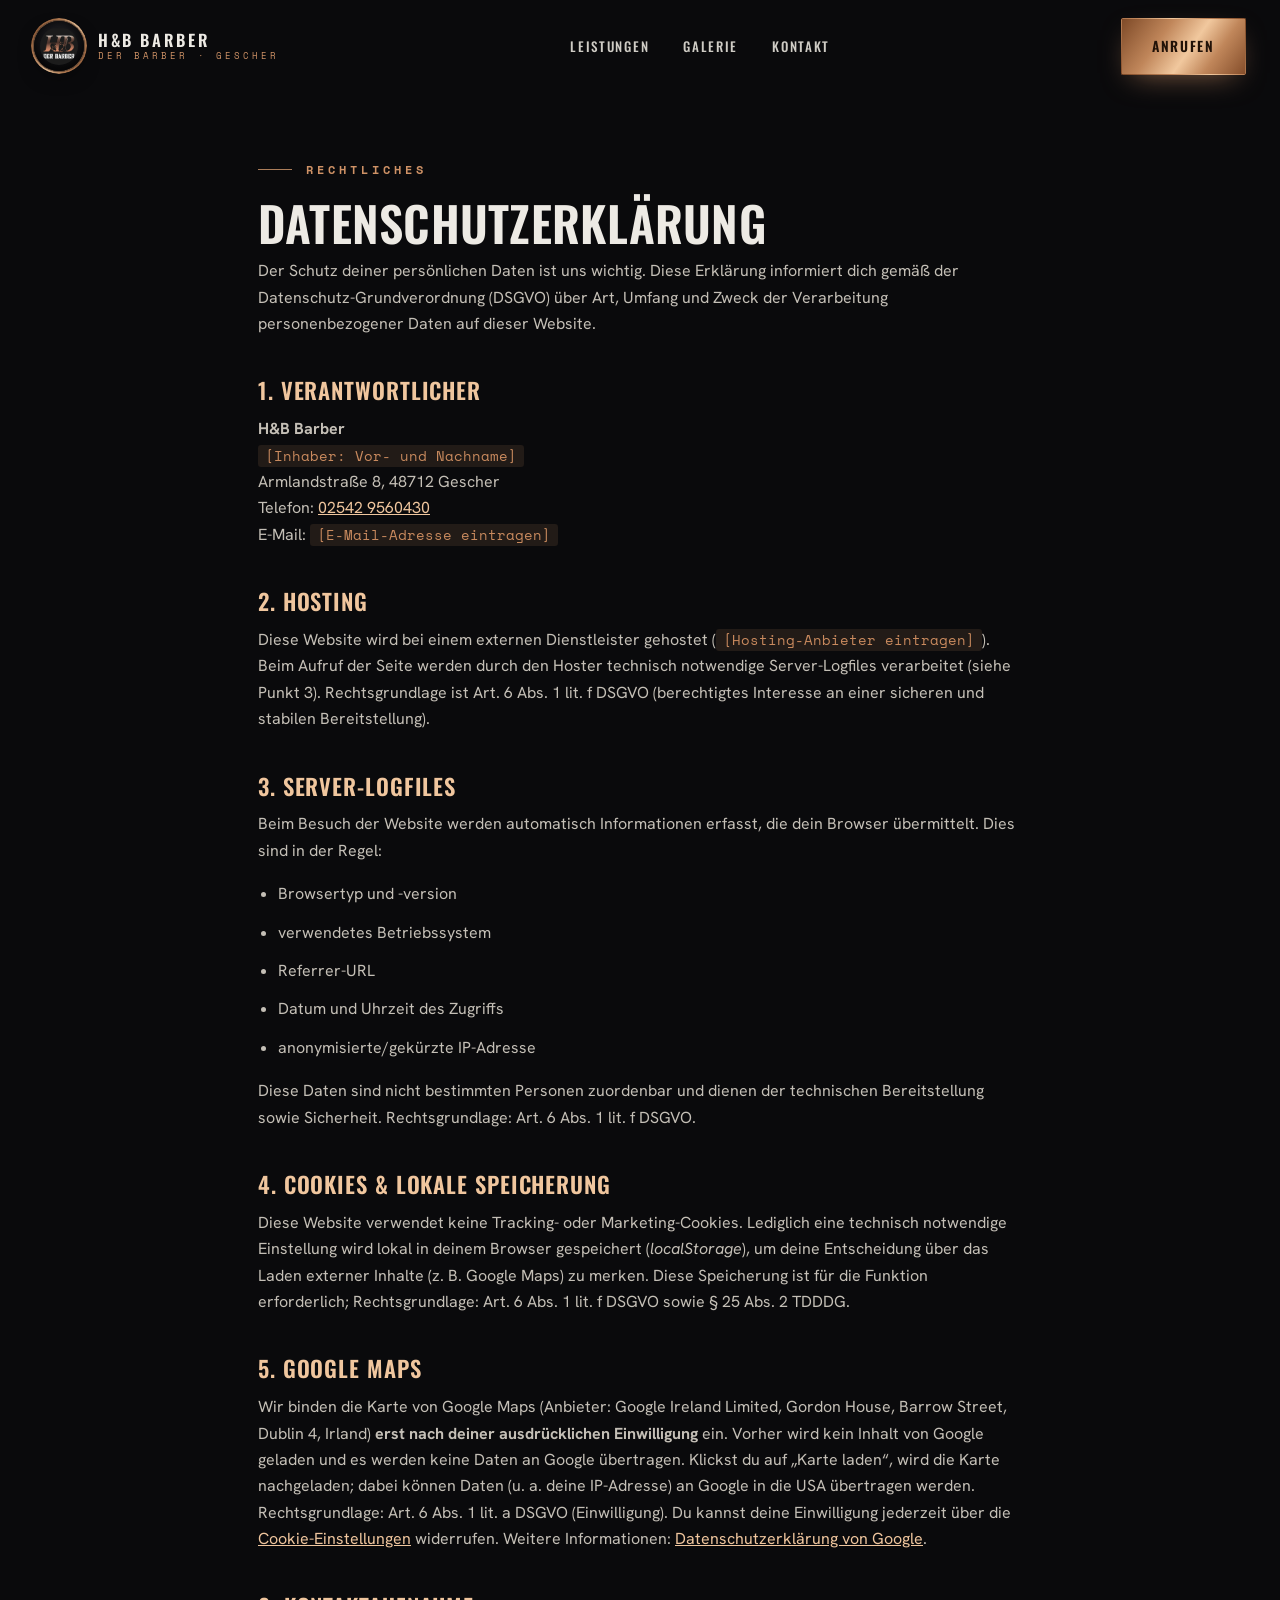
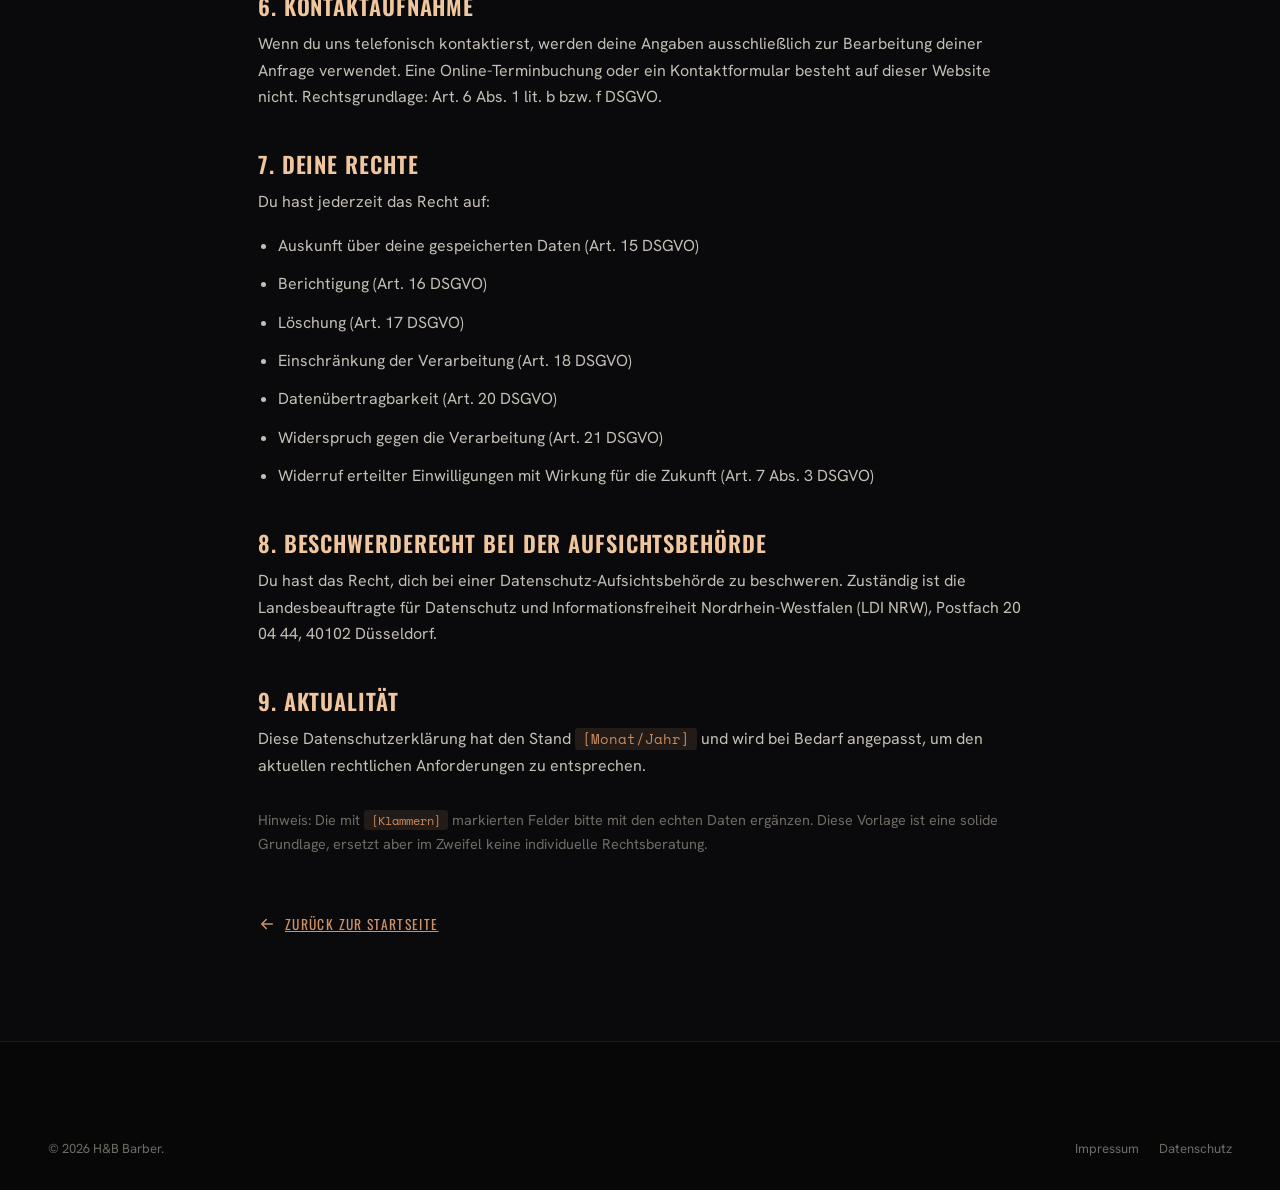
==== datenschutz.html @ 3ebcf413 "Add H&B Barber static site" ====
<!DOCTYPE html>
<html lang="de">
<head>
<meta charset="UTF-8">
<meta name="viewport" content="width=device-width, initial-scale=1">
<title>Datenschutzerklärung | H&B Barber</title>
<meta name="description" content="Datenschutzerklärung von H&B Barber, Herrenfriseur in Gescher.">
<link rel="icon" href="assets/hb-logo.jpg">
<link rel="stylesheet" href="assets/style.css">
</head>
<body>

<header class="nav scrolled">
  <a class="brand" href="H&B Barber.html" aria-label="H&B Barber Startseite">
    <span class="brand-badge"><img src="assets/hb-logo.jpg" alt="H&B Der Barber Logo"></span>
    <span class="brand-name">H&amp;B Barber<small>Der Barber · Gescher</small></span>
  </a>
  <nav class="nav-links" aria-label="Hauptnavigation">
    <a href="H&B Barber.html#leistungen">Leistungen</a>
    <a href="H&B Barber.html#galerie">Galerie</a>
    <a href="H&B Barber.html#kontakt">Kontakt</a>
  </nav>
  <div class="nav-cta">
    <a class="btn btn-primary" href="tel:025429560430">Anrufen</a>
  </div>
</header>

<main class="legal">
  <span class="eyebrow">Rechtliches</span>
  <h1>Datenschutz&shy;erklärung</h1>
  <p>Der Schutz deiner persönlichen Daten ist uns wichtig. Diese Erklärung informiert dich gemäß der Datenschutz-Grundverordnung (DSGVO) über Art, Umfang und Zweck der Verarbeitung personenbezogener Daten auf dieser Website.</p>

  <h2>1. Verantwortlicher</h2>
  <p>
    <strong>H&amp;B Barber</strong><br>
    <span class="ph">[Inhaber: Vor- und Nachname]</span><br>
    Armlandstraße 8, 48712 Gescher<br>
    Telefon: <a href="tel:025429560430">02542 9560430</a><br>
    E-Mail: <span class="ph">[E-Mail-Adresse eintragen]</span>
  </p>

  <h2>2. Hosting</h2>
  <p>Diese Website wird bei einem externen Dienstleister gehostet (<span class="ph">[Hosting-Anbieter eintragen]</span>). Beim Aufruf der Seite werden durch den Hoster technisch notwendige Server-Logfiles verarbeitet (siehe Punkt 3). Rechtsgrundlage ist Art. 6 Abs. 1 lit. f DSGVO (berechtigtes Interesse an einer sicheren und stabilen Bereitstellung).</p>

  <h2>3. Server-Logfiles</h2>
  <p>Beim Besuch der Website werden automatisch Informationen erfasst, die dein Browser übermittelt. Dies sind in der Regel:</p>
  <ul>
    <li>Browsertyp und -version</li>
    <li>verwendetes Betriebssystem</li>
    <li>Referrer-URL</li>
    <li>Datum und Uhrzeit des Zugriffs</li>
    <li>anonymisierte/gekürzte IP-Adresse</li>
  </ul>
  <p>Diese Daten sind nicht bestimmten Personen zuordenbar und dienen der technischen Bereitstellung sowie Sicherheit. Rechtsgrundlage: Art. 6 Abs. 1 lit. f DSGVO.</p>

  <h2>4. Cookies &amp; lokale Speicherung</h2>
  <p>Diese Website verwendet keine Tracking- oder Marketing-Cookies. Lediglich eine technisch notwendige Einstellung wird lokal in deinem Browser gespeichert (<em>localStorage</em>), um deine Entscheidung über das Laden externer Inhalte (z. B. Google Maps) zu merken. Diese Speicherung ist für die Funktion erforderlich; Rechtsgrundlage: Art. 6 Abs. 1 lit. f DSGVO sowie § 25 Abs. 2 TDDDG.</p>

  <h2>5. Google Maps</h2>
  <p>Wir binden die Karte von Google Maps (Anbieter: Google Ireland Limited, Gordon House, Barrow Street, Dublin 4, Irland) <strong>erst nach deiner ausdrücklichen Einwilligung</strong> ein. Vorher wird kein Inhalt von Google geladen und es werden keine Daten an Google übertragen. Klickst du auf „Karte laden“, wird die Karte nachgeladen; dabei können Daten (u. a. deine IP-Adresse) an Google in die USA übertragen werden. Rechtsgrundlage: Art. 6 Abs. 1 lit. a DSGVO (Einwilligung). Du kannst deine Einwilligung jederzeit über die <a href="H&B Barber.html#kontakt">Cookie-Einstellungen</a> widerrufen. Weitere Informationen: <a href="https://policies.google.com/privacy" target="_blank" rel="noopener">Datenschutzerklärung von Google</a>.</p>

  <h2>6. Kontaktaufnahme</h2>
  <p>Wenn du uns telefonisch kontaktierst, werden deine Angaben ausschließlich zur Bearbeitung deiner Anfrage verwendet. Eine Online-Terminbuchung oder ein Kontaktformular besteht auf dieser Website nicht. Rechtsgrundlage: Art. 6 Abs. 1 lit. b bzw. f DSGVO.</p>

  <h2>7. Deine Rechte</h2>
  <p>Du hast jederzeit das Recht auf:</p>
  <ul>
    <li>Auskunft über deine gespeicherten Daten (Art. 15 DSGVO)</li>
    <li>Berichtigung (Art. 16 DSGVO)</li>
    <li>Löschung (Art. 17 DSGVO)</li>
    <li>Einschränkung der Verarbeitung (Art. 18 DSGVO)</li>
    <li>Datenübertragbarkeit (Art. 20 DSGVO)</li>
    <li>Widerspruch gegen die Verarbeitung (Art. 21 DSGVO)</li>
    <li>Widerruf erteilter Einwilligungen mit Wirkung für die Zukunft (Art. 7 Abs. 3 DSGVO)</li>
  </ul>

  <h2>8. Beschwerderecht bei der Aufsichtsbehörde</h2>
  <p>Du hast das Recht, dich bei einer Datenschutz-Aufsichtsbehörde zu beschweren. Zuständig ist die Landesbeauftragte für Datenschutz und Informationsfreiheit Nordrhein-Westfalen (LDI NRW), Postfach 20 04 44, 40102 Düsseldorf.</p>

  <h2>9. Aktualität</h2>
  <p>Diese Datenschutzerklärung hat den Stand <span class="ph">[Monat/Jahr]</span> und wird bei Bedarf angepasst, um den aktuellen rechtlichen Anforderungen zu entsprechen.</p>

  <p style="margin-top:30px;font-size:.9rem;color:var(--muted-2)">Hinweis: Die mit <span class="ph">[Klammern]</span> markierten Felder bitte mit den echten Daten ergänzen. Diese Vorlage ist eine solide Grundlage, ersetzt aber im Zweifel keine individuelle Rechtsberatung.</p>

  <a class="back" href="H&B Barber.html"><svg width="18" height="18" viewBox="0 0 24 24" fill="none" stroke="currentColor" stroke-width="2" stroke-linecap="round" stroke-linejoin="round"><path d="M19 12H5M11 18l-6-6 6-6"/></svg>Zurück zur Startseite</a>
</main>

<footer class="footer">
  <div class="wrap">
    <div class="foot-bottom" style="margin-top:0;border-top:0">
      <span>© <span data-year>2026</span> H&amp;B Barber.</span>
      <span class="links">
        <a href="impressum.html">Impressum</a>
        <a href="datenschutz.html">Datenschutz</a>
      </span>
    </div>
  </div>
</footer>
<script src="assets/app.js"></script>
</body>
</html>
---- assets/style.css ----
/* ============================================================
   H&B BARBER — Herrenfriseur Gescher
   Copper-on-black design system
   ============================================================ */
@import url('https://fonts.googleapis.com/css2?family=Oswald:wght@300;400;500;600;700&family=Hanken+Grotesk:wght@300;400;500;600;700;800&family=Space+Mono:wght@400;700&display=swap');

:root{
  /* surfaces */
  --bg:#0a0a0c;
  --bg-2:#0d0d10;
  --panel:#141418;
  --panel-2:#1b1b20;
  --bone:#ece7dd;          /* warm off-white section */
  --bone-2:#e2dccf;
  --line:rgba(255,255,255,.09);
  --line-dark:rgba(0,0,0,.12);

  /* text */
  --text:#edeae4;
  --muted:#9a958c;
  --muted-2:#6f6b64;
  --ink:#1a1714;           /* text on bone */
  --ink-muted:#6c645a;

  /* copper / brand */
  --c-deep:#7e4a28;
  --c-mid:#c98a5e;
  --c-light:#f0c69e;
  --c-line:#d49a6e;
  --copper:#cf9266;
  --copper-grad:linear-gradient(125deg,#7e4a28 0%,#c0865a 32%,#f1c89e 55%,#c0865a 74%,#854e2b 100%);
  --copper-grad-soft:linear-gradient(125deg,#9c6238,#e6b189 55%,#9c6238);
  --led:#dbe7f2;           /* cool LED white */

  --maxw:1240px;
  --ease:cubic-bezier(.2,.7,.2,1);
}

*{box-sizing:border-box}
html{scroll-behavior:smooth}
@media (prefers-reduced-motion:reduce){html{scroll-behavior:auto}}
body{
  margin:0;background:var(--bg);color:var(--text);
  font-family:'Hanken Grotesk',system-ui,sans-serif;
  font-size:17px;line-height:1.65;-webkit-font-smoothing:antialiased;
  overflow-x:hidden;
}
img{display:block;max-width:100%}
a{color:inherit;text-decoration:none}
::selection{background:var(--c-mid);color:#1a1108}

.wrap{max-width:var(--maxw);margin:0 auto;padding:0 28px}
.section{position:relative;padding:120px 0}
@media(max-width:760px){.section{padding:78px 0}}

/* ---------- type ---------- */
h1,h2,h3,h4{font-family:'Oswald',sans-serif;font-weight:600;margin:0;line-height:1.02;letter-spacing:.005em}
.display{
  font-weight:700;text-transform:uppercase;
  font-size:clamp(2.6rem,7.4vw,6.3rem);line-height:.94;letter-spacing:-.01em;
}
.h-sec{
  text-transform:uppercase;font-weight:600;
  font-size:clamp(2rem,4.6vw,3.5rem);line-height:1.04;letter-spacing:.004em;
}
.eyebrow{
  font-family:'Space Mono',monospace;font-size:.74rem;font-weight:700;
  text-transform:uppercase;letter-spacing:.34em;color:var(--copper);
  display:inline-flex;align-items:center;gap:14px;
}
.eyebrow::before{content:"";width:34px;height:1px;background:var(--c-line);opacity:.8}
.eyebrow.center::after{content:"";width:34px;height:1px;background:var(--c-line);opacity:.8}
.eyebrow.center{justify-content:center}
.lead{color:var(--muted);font-size:1.08rem;max-width:62ch}
.on-bone{color:var(--ink)}
.on-bone .lead{color:var(--ink-muted)}
.on-bone .eyebrow{color:#8a5230}
.on-bone .eyebrow::before,.on-bone .eyebrow.center::after{background:#a76a3f}

.copper-text{
  background:linear-gradient(100deg,#bd8557 0%,#f0c49a 42%,#ecbb8c 64%,#d49f72 100%);
  -webkit-background-clip:text;background-clip:text;color:transparent;
}

/* ---------- buttons ---------- */
.btn{
  --pad:16px 30px;
  position:relative;display:inline-flex;align-items:center;gap:11px;
  font-family:'Oswald',sans-serif;font-weight:600;text-transform:uppercase;
  letter-spacing:.12em;font-size:.86rem;padding:var(--pad);cursor:pointer;
  border:1px solid transparent;border-radius:2px;overflow:hidden;
  transition:transform .35s var(--ease),box-shadow .35s var(--ease),color .3s,border-color .3s;
  will-change:transform;
}
.btn svg{width:17px;height:17px;flex:none}
.btn-primary{background:var(--copper-grad);color:#211208;box-shadow:0 10px 30px -12px rgba(207,146,102,.7)}
.btn-primary::after{
  content:"";position:absolute;inset:0;transform:translateX(-130%) skewX(-18deg);
  background:linear-gradient(90deg,transparent,rgba(255,255,255,.55),transparent);
  transition:transform .7s var(--ease);
}
.btn-primary:hover{transform:translateY(-3px);box-shadow:0 18px 40px -12px rgba(207,146,102,.85)}
.btn-primary:hover::after{transform:translateX(130%) skewX(-18deg)}
.btn-ghost{background:transparent;border-color:rgba(216,160,118,.45);color:var(--text)}
.btn-ghost:hover{border-color:var(--c-light);color:var(--c-light);transform:translateY(-3px)}
.on-bone .btn-ghost{border-color:rgba(126,74,40,.4);color:var(--ink)}
.on-bone .btn-ghost:hover{border-color:#7e4a28;color:#7e4a28}

/* ---------- nav ---------- */
.nav{
  position:fixed;top:0;left:0;right:0;z-index:60;
  display:flex;align-items:center;justify-content:space-between;
  padding:18px 34px;transition:background .4s,backdrop-filter .4s,padding .4s,border-color .4s;
  border-bottom:1px solid transparent;
}
.nav.scrolled{
  background:rgba(9,9,11,.82);backdrop-filter:blur(14px) saturate(1.2);
  padding:11px 34px;border-bottom:1px solid var(--line);
}
.brand{display:flex;align-items:center;gap:14px}
.brand-badge{
  width:50px;height:50px;border-radius:50%;flex:none;position:relative;
  background:radial-gradient(circle at 50% 35%,#2a2a30,#0a0a0c 72%);
  display:grid;place-items:center;
  box-shadow:0 0 0 1px rgba(212,154,110,.5),0 8px 22px -8px rgba(0,0,0,.8),inset 0 0 18px rgba(0,0,0,.6);
  transition:box-shadow .4s,transform .4s;
}
.brand-badge::before{
  content:"";position:absolute;inset:-3px;border-radius:50%;padding:2px;
  background:var(--copper-grad);
  -webkit-mask:linear-gradient(#000 0 0) content-box,linear-gradient(#000 0 0);
  -webkit-mask-composite:xor;mask-composite:exclude;opacity:.9;
}
.brand-badge img{width:38px;height:38px;border-radius:50%;object-fit:cover;filter:saturate(1.05)}
.brand:hover .brand-badge{transform:rotate(-4deg);box-shadow:0 0 0 1px var(--c-light),0 0 28px -4px rgba(207,146,102,.55)}
.brand-name{font-family:'Oswald',sans-serif;font-weight:600;text-transform:uppercase;letter-spacing:.16em;font-size:1.02rem;line-height:1}
.brand-name small{display:block;font-family:'Space Mono',monospace;font-size:.56rem;letter-spacing:.34em;color:var(--copper);font-weight:400;margin-top:4px}
.nav-links{display:flex;align-items:center;gap:34px}
.nav-links a{
  font-family:'Oswald',sans-serif;font-weight:500;text-transform:uppercase;
  letter-spacing:.13em;font-size:.82rem;color:#cfccc5;position:relative;padding:4px 0;
  transition:color .3s;
}
.nav-links a::after{content:"";position:absolute;left:0;bottom:-2px;width:100%;height:1px;background:var(--c-line);transform:scaleX(0);transform-origin:right;transition:transform .35s var(--ease)}
.nav-links a:hover{color:#fff}
.nav-links a:hover::after{transform:scaleX(1);transform-origin:left}
.nav-cta{display:flex;align-items:center;gap:18px}
.nav-tel{display:none}
.burger{display:none;flex-direction:column;gap:5px;background:none;border:0;cursor:pointer;padding:8px}
.burger span{width:26px;height:2px;background:var(--text);transition:.3s}
@media(max-width:980px){
  .nav-links{position:fixed;inset:0 0 0 auto;width:min(86vw,360px);flex-direction:column;justify-content:center;gap:26px;background:rgba(8,8,10,.97);backdrop-filter:blur(18px);transform:translateX(100%);transition:transform .45s var(--ease);border-left:1px solid var(--line);padding:40px}
  .nav-links.open{transform:translateX(0)}
  .nav-links a{font-size:1.15rem}
  .burger{display:flex;z-index:61}
  .burger.open span:nth-child(1){transform:translateY(7px) rotate(45deg)}
  .burger.open span:nth-child(2){opacity:0}
  .burger.open span:nth-child(3){transform:translateY(-7px) rotate(-45deg)}
}

/* ---------- hero ---------- */
.hero{position:relative;min-height:100svh;display:flex;align-items:flex-end;overflow:hidden}
.hero-media{position:absolute;inset:0;z-index:0;background:#0a0a0c}
.hero-media .hero-fallback{position:absolute;inset:0;width:100%;height:100%;object-fit:cover;object-position:50% 26%}
.hero-media video{position:absolute;inset:0;z-index:1;opacity:0}
.hero-media video,.hero-media img{width:100%;height:100%;object-fit:cover;transition:opacity .6s ease}
.hero-media::after{
  content:"";position:absolute;inset:0;
  background:
    radial-gradient(130% 90% at 72% 8%,rgba(10,10,12,.05),rgba(8,8,10,.42) 58%,rgba(7,7,9,.9)),
    linear-gradient(180deg,rgba(8,8,10,.55) 0%,rgba(8,8,10,.08) 34%,rgba(8,8,10,.6) 76%,#0a0a0c 100%);
}
.hero-glow{position:absolute;inset:0;z-index:1;pointer-events:none;
  background:radial-gradient(60% 50% at 50% 30%,rgba(207,146,102,.12),transparent 70%);mix-blend-mode:screen}
.hero-inner{position:relative;z-index:3;width:100%;max-width:var(--maxw);margin:0 auto;padding:120px 28px 72px}
.hero h1{margin:16px 0 0;max-width:22ch;font-size:clamp(2.2rem,5vw,4.7rem);line-height:1.06;display:flex;flex-direction:column}
.hero h1 span{display:block}
.hero-sub{margin:22px 0 30px;max-width:52ch;color:#d6d2ca;font-size:1.06rem}
.hero-actions{display:flex;flex-wrap:wrap;gap:16px;align-items:center}
.hero-badge{display:inline-flex;align-items:center;gap:12px;margin-left:6px;color:#cfccc5;font-size:.9rem}
.stars{display:inline-flex;gap:2px}
.stars svg{width:15px;height:15px;color:var(--c-light)}
.scroll-cue{position:absolute;left:50%;bottom:26px;z-index:4;transform:translateX(-50%);display:flex;flex-direction:column;align-items:center;gap:8px;color:var(--muted);font-family:'Space Mono',monospace;font-size:.6rem;letter-spacing:.3em;text-transform:uppercase}
.scroll-cue .line{width:1px;height:42px;background:linear-gradient(var(--c-line),transparent);position:relative;overflow:hidden}
.scroll-cue .line::after{content:"";position:absolute;top:-50%;left:0;width:100%;height:50%;background:var(--c-light);animation:cue 1.8s var(--ease) infinite}
@keyframes cue{0%{top:-50%}60%,100%{top:120%}}

/* hero info strip */
.hero-strip{position:relative;z-index:5;background:linear-gradient(180deg,#0a0a0c,#0c0c0f);border-top:1px solid var(--line);border-bottom:1px solid var(--line)}
.hero-strip .wrap{display:grid;grid-template-columns:repeat(4,1fr);gap:1px}
.strip-item{padding:26px 10px;text-align:center;position:relative}
.strip-item+.strip-item::before{content:"";position:absolute;left:0;top:22%;height:56%;width:1px;background:var(--line)}
.strip-item .k{font-family:'Space Mono',monospace;font-size:.64rem;letter-spacing:.28em;text-transform:uppercase;color:var(--copper);margin-bottom:9px}
.strip-item .v{font-family:'Oswald',sans-serif;font-size:1.18rem;text-transform:uppercase;letter-spacing:.04em}
.strip-item .v small{display:block;font-family:'Hanken Grotesk',sans-serif;text-transform:none;letter-spacing:0;font-size:.8rem;color:var(--muted);margin-top:2px}
@media(max-width:680px){.hero-strip .wrap{grid-template-columns:repeat(2,1fr)}.strip-item:nth-child(odd)::before{display:none}.strip-item:nth-child(3),.strip-item:nth-child(4){border-top:1px solid var(--line)}}

/* ---------- torn / brush divider ---------- */
.divider{position:absolute;left:0;right:0;width:100%;height:64px;z-index:2;line-height:0}
.divider svg{width:100%;height:100%;display:block}
.divider.top{top:-1px}
.divider.bottom{bottom:-1px}

/* ---------- bone section (about) ---------- */
.bone{background:var(--bone);color:var(--ink);position:relative}
.bone .h-sec,.bone h3{color:#241f1a}

/* marquee */
.marquee{overflow:hidden;border-top:1px solid var(--line);border-bottom:1px solid var(--line);background:var(--bg-2);padding:20px 0}
.marquee-track{display:flex;gap:42px;width:max-content;animation:marq 32s linear infinite}
.marquee:hover .marquee-track{animation-play-state:paused}
.marquee span{font-family:'Oswald',sans-serif;text-transform:uppercase;font-weight:600;font-size:1.5rem;letter-spacing:.08em;color:transparent;-webkit-text-stroke:1px rgba(207,146,102,.5);display:inline-flex;align-items:center;gap:42px}
.marquee span::after{content:"✦";-webkit-text-stroke:0;color:var(--copper);font-size:.9rem}
.marquee .solid{color:#d6d1c9;-webkit-text-stroke:0}
@keyframes marq{to{transform:translateX(-50%)}}

/* ---------- about pillars ---------- */
.about-grid{display:grid;grid-template-columns:1.1fr 1fr;gap:64px;align-items:center}
@media(max-width:900px){.about-grid{grid-template-columns:1fr;gap:40px}}
.pillars{display:grid;gap:20px;margin-top:8px}
.pillar{display:flex;gap:18px;padding:22px;background:rgba(255,255,255,.5);border:1px solid rgba(126,74,40,.16);border-radius:3px;transition:transform .4s var(--ease),box-shadow .4s,background .4s}
.pillar:hover{transform:translateX(6px);background:#fff;box-shadow:-6px 12px 34px -18px rgba(80,45,20,.5)}
.pillar .ic{width:46px;height:46px;flex:none;display:grid;place-items:center;border-radius:50%;background:var(--copper-grad);color:#241208}
.pillar .ic svg{width:23px;height:23px}
.pillar h4{font-size:1.18rem;text-transform:uppercase;letter-spacing:.04em;color:#241f1a;margin-bottom:4px}
.pillar p{margin:0;color:var(--ink-muted);font-size:.96rem}
.about-figure{position:relative}
.about-figure .frame{position:relative;border-radius:4px;overflow:hidden;aspect-ratio:4/5;box-shadow:0 40px 80px -40px rgba(0,0,0,.5)}
.about-figure .frame img{width:100%;height:100%;object-fit:cover}
.about-figure .tag{position:absolute;left:-14px;bottom:26px;background:#0a0a0c;color:var(--text);padding:16px 22px;border-radius:3px;border:1px solid var(--line)}
.about-figure .tag .n{font-family:'Oswald',sans-serif;font-size:2.1rem;line-height:1;color:transparent;background:var(--copper-grad);-webkit-background-clip:text;background-clip:text}
.about-figure .tag .l{font-family:'Space Mono',monospace;font-size:.6rem;letter-spacing:.2em;text-transform:uppercase;color:var(--muted);margin-top:4px}

/* ---------- services ---------- */
.sec-head{display:flex;justify-content:space-between;align-items:flex-end;gap:30px;margin-bottom:54px;flex-wrap:wrap}
.sec-head .lead{margin-top:18px}
.services{display:grid;grid-template-columns:repeat(3,1fr);gap:18px;perspective:1400px}
@media(max-width:900px){.services{grid-template-columns:repeat(2,1fr)}}
@media(max-width:600px){.services{grid-template-columns:1fr}}
.svc{
  position:relative;padding:34px 30px 30px;background:linear-gradient(180deg,#141418,#101013);
  border:1px solid var(--line);border-radius:4px;overflow:hidden;
  transform-style:preserve-3d;transition:transform .45s var(--ease),border-color .45s,box-shadow .45s;
}
.svc::before{content:"";position:absolute;inset:0;background:radial-gradient(120% 80% at var(--mx,50%) var(--my,0%),rgba(207,146,102,.16),transparent 55%);opacity:0;transition:opacity .4s}
.svc:hover{border-color:rgba(212,154,110,.5);box-shadow:0 30px 60px -34px rgba(0,0,0,.9)}
.svc:hover::before{opacity:1}
.svc .num{font-family:'Space Mono',monospace;font-size:.74rem;letter-spacing:.2em;color:var(--copper);transform:translateZ(28px)}
.svc .ic{width:54px;height:54px;margin:18px 0 18px;color:var(--c-light);transform:translateZ(40px)}
.svc .ic svg{width:100%;height:100%;stroke-width:1.2}
.svc h3{font-size:1.45rem;text-transform:uppercase;letter-spacing:.03em;line-height:1.08;transform:translateZ(30px)}
.svc p{margin:14px 0 0;color:var(--muted);font-size:.96rem;transform:translateZ(18px)}
.svc .arr{position:absolute;right:26px;bottom:26px;color:var(--copper);opacity:0;transform:translate(-8px,8px);transition:.4s var(--ease)}
.svc:hover .arr{opacity:1;transform:translate(0,0)}

/* ---------- ablauf band (price-list style over photo) ---------- */
.band{position:relative;background:#08080a;overflow:hidden}
.band-bg{position:absolute;inset:0;z-index:0}
.band-bg img{width:100%;height:100%;object-fit:cover;opacity:.26;filter:grayscale(.2) contrast(1.05)}
.band-bg::after{content:"";position:absolute;inset:0;background:linear-gradient(180deg,#08080a 0%,rgba(8,8,10,.55) 40%,rgba(8,8,10,.78) 100%)}
.band .wrap{position:relative;z-index:2}
.steps{display:grid;grid-template-columns:repeat(3,1fr);gap:0;margin-top:54px;border-top:1px solid var(--line)}
@media(max-width:800px){.steps{grid-template-columns:1fr}}
.step{padding:40px 34px;border-right:1px solid var(--line);position:relative;transition:background .4s}
.step:last-child{border-right:0}
@media(max-width:800px){.step{border-right:0;border-bottom:1px solid var(--line)}}
.step:hover{background:rgba(207,146,102,.05)}
.step .n{font-family:'Oswald',sans-serif;font-size:3.4rem;font-weight:300;color:transparent;-webkit-text-stroke:1px var(--c-line);line-height:1}
.step h4{font-size:1.3rem;text-transform:uppercase;letter-spacing:.04em;margin:18px 0 10px}
.step p{margin:0;color:var(--muted);font-size:.97rem}

/* ---------- gallery ---------- */
.gallery{display:grid;grid-template-columns:2fr 1fr;grid-template-rows:repeat(2,1fr);gap:14px;margin-top:50px;height:min(78vh,680px)}
@media(max-width:760px){.gallery{grid-template-columns:1fr 1fr;height:auto}}
.gcell{position:relative;overflow:hidden;border-radius:4px;border:1px solid var(--line);background:var(--panel)}
.gcell:nth-child(1){grid-row:span 2}
@media(max-width:760px){.gcell:nth-child(1){grid-column:span 2;aspect-ratio:16/10}.gcell{aspect-ratio:1}}
.gcell img{width:100%;height:100%;object-fit:cover;transition:transform 1.1s var(--ease),filter .6s}
.gcell:hover img{transform:scale(1.07)}
.gcell .cap{position:absolute;left:16px;bottom:14px;z-index:2;font-family:'Space Mono',monospace;font-size:.62rem;letter-spacing:.22em;text-transform:uppercase;color:#e8e3da;text-shadow:0 2px 8px rgba(0,0,0,.8)}
.gcell::after{content:"";position:absolute;inset:0;background:linear-gradient(180deg,transparent 55%,rgba(0,0,0,.6))}
.gph{position:relative;display:grid;place-items:center;background:
  repeating-linear-gradient(135deg,#141418 0 13px,#101014 13px 26px);}
.gph::after{display:none}
.gph .ph-l{position:relative;z-index:2;font-family:'Space Mono',monospace;font-size:.6rem;letter-spacing:.22em;text-transform:uppercase;color:var(--muted-2);text-align:center;padding:10px}

/* ---------- testimonials ---------- */
.quotes{display:grid;grid-template-columns:repeat(3,1fr);gap:18px;margin-top:50px}
@media(max-width:840px){.quotes{grid-template-columns:1fr}}
.quote{padding:34px 30px;background:rgba(255,255,255,.55);border:1px solid rgba(126,74,40,.16);border-radius:4px;position:relative;transition:transform .45s var(--ease),box-shadow .45s}
.quote:hover{transform:translateY(-6px);box-shadow:0 26px 50px -30px rgba(80,45,20,.5)}
.quote .mark{font-family:'Oswald',sans-serif;font-size:4rem;line-height:.6;color:transparent;-webkit-text-stroke:1px #b97d4f;height:34px}
.quote p{font-size:1.06rem;color:#33291f;margin:14px 0 22px}
.quote .src{font-family:'Space Mono',monospace;font-size:.62rem;letter-spacing:.16em;text-transform:uppercase;color:#9a7a5c;display:flex;align-items:center;gap:10px}
.quote .src .stars svg{color:#c0865a}
.rating-head{display:inline-flex;align-items:center;justify-content:center;flex-wrap:wrap;gap:6px 14px;margin-top:30px;color:var(--ink-muted)}
.rating-head b{font-family:'Oswald',sans-serif;font-size:1.5rem;color:#241f1a;white-space:nowrap}

/* ---------- kontakt ---------- */
.kontakt{display:grid;grid-template-columns:1fr 1.1fr;gap:46px;margin-top:50px;align-items:stretch}
@media(max-width:900px){.kontakt{grid-template-columns:1fr}}
.info-card{background:linear-gradient(180deg,#141418,#0e0e11);border:1px solid var(--line);border-radius:5px;padding:38px;display:flex;flex-direction:column;gap:26px}
.info-row{display:flex;gap:16px;align-items:flex-start}
.info-row .ic{width:42px;height:42px;flex:none;border-radius:50%;display:grid;place-items:center;border:1px solid rgba(212,154,110,.4);color:var(--c-light)}
.info-row .ic svg{width:19px;height:19px}
.info-row .k{font-family:'Space Mono',monospace;font-size:.6rem;letter-spacing:.2em;text-transform:uppercase;color:var(--copper);margin-bottom:5px}
.info-row .v{font-size:1.06rem;color:var(--text)}
.info-row a.v:hover{color:var(--c-light)}
.hours-list{list-style:none;margin:0;padding:0}
.hours-list li{display:flex;justify-content:space-between;padding:9px 0;border-bottom:1px solid var(--line);font-size:.98rem}
.hours-list li:last-child{border-bottom:0}
.hours-list .d{color:var(--muted)}
.hours-list .t{font-family:'Oswald',sans-serif;letter-spacing:.04em;white-space:nowrap}
.hours-list li.today{color:var(--c-light)}
.hours-list li.today .d{color:var(--c-light)}
.note-chip{display:inline-flex;align-items:center;gap:9px;padding:11px 16px;border-radius:3px;background:rgba(207,146,102,.1);border:1px solid rgba(207,146,102,.3);font-size:.86rem;color:var(--c-light)}

/* map */
.map-card{position:relative;border-radius:5px;overflow:hidden;border:1px solid var(--line);min-height:380px;background:#0e0e11;display:flex}
.map-consent{position:absolute;inset:0;z-index:3;display:flex;flex-direction:column;align-items:center;justify-content:center;gap:16px;text-align:center;padding:40px;
  background:repeating-linear-gradient(135deg,#101014 0 16px,#0d0d10 16px 32px)}
.map-consent .ic{width:54px;height:54px;color:var(--copper)}
.map-consent p{max-width:34ch;color:var(--muted);font-size:.94rem;margin:0}
.map-card iframe{width:100%;height:100%;border:0;min-height:380px}
.map-actions{position:absolute;left:14px;bottom:14px;z-index:4;display:flex;gap:10px;flex-wrap:wrap}
.map-actions a{font-family:'Space Mono',monospace;font-size:.62rem;letter-spacing:.12em;text-transform:uppercase;background:rgba(9,9,11,.9);border:1px solid var(--line);padding:9px 13px;border-radius:3px;color:#d7d2ca;transition:.3s}
.map-actions a:hover{border-color:var(--c-line);color:var(--c-light)}

/* ---------- footer ---------- */
.footer{background:#070708;border-top:1px solid var(--line);padding:72px 0 30px}
.foot-grid{display:grid;grid-template-columns:1.6fr 1fr 1fr;gap:40px}
@media(max-width:760px){.foot-grid{grid-template-columns:1fr;gap:30px}}
.footer .brand{margin-bottom:18px}
.foot-about{color:var(--muted);max-width:34ch;font-size:.96rem}
.foot-col h5{font-family:'Space Mono',monospace;font-size:.62rem;letter-spacing:.24em;text-transform:uppercase;color:var(--copper);margin:0 0 18px;font-weight:700}
.foot-col a,.foot-col p{display:block;color:#b8b3aa;font-size:.95rem;margin:0 0 11px;transition:color .3s}
.foot-col a:hover{color:var(--c-light)}
.foot-bottom{display:flex;justify-content:space-between;align-items:center;gap:18px;flex-wrap:wrap;margin-top:54px;padding-top:24px;border-top:1px solid var(--line);color:var(--muted-2);font-size:.82rem}
.foot-bottom .links{display:flex;gap:20px}
.foot-bottom a:hover{color:var(--c-light)}

/* ---------- cookie banner ---------- */
.cookie{position:fixed;left:18px;right:18px;bottom:18px;z-index:80;max-width:520px;margin:0 auto;background:rgba(13,13,16,.97);backdrop-filter:blur(14px);border:1px solid var(--line);border-radius:6px;padding:24px 26px;box-shadow:0 30px 70px -30px rgba(0,0,0,.9);transform:translateY(140%);transition:transform .55s var(--ease)}
.cookie.show{transform:translateY(0)}
.cookie h4{font-family:'Oswald',sans-serif;text-transform:uppercase;letter-spacing:.06em;font-size:1.1rem;margin-bottom:8px}
.cookie p{font-size:.88rem;color:var(--muted);margin:0 0 18px}
.cookie p a{color:var(--c-light);text-decoration:underline}
.cookie-actions{display:flex;gap:12px;flex-wrap:wrap}
.cookie .btn{--pad:12px 22px;font-size:.78rem}
.cookie-link{background:none;border:0;color:var(--muted);font-family:'Oswald',sans-serif;text-transform:uppercase;letter-spacing:.1em;font-size:.78rem;cursor:pointer;padding:12px 8px}
.cookie-link:hover{color:var(--text)}

/* ---------- legal pages ---------- */
.legal{max-width:820px;margin:0 auto;padding:150px 28px 100px}
.legal h1{font-size:clamp(2rem,5vw,3rem);text-transform:uppercase;margin-bottom:10px}
.legal .eyebrow{margin-bottom:20px}
.legal h2{font-family:'Oswald',sans-serif;text-transform:uppercase;letter-spacing:.04em;font-size:1.4rem;margin:42px 0 14px;color:var(--c-light)}
.legal h3{font-family:'Oswald',sans-serif;font-size:1.05rem;text-transform:uppercase;letter-spacing:.04em;margin:26px 0 8px}
.legal p,.legal li{color:#c4bfb6;font-size:1rem;margin:0 0 12px}
.legal a{color:var(--c-light);text-decoration:underline}
.legal ul{padding-left:20px}
.legal .back{display:inline-flex;align-items:center;gap:9px;margin-top:44px;color:var(--copper);font-family:'Oswald',sans-serif;text-transform:uppercase;letter-spacing:.1em;font-size:.85rem}
.legal .ph{color:var(--c-mid);background:rgba(207,146,102,.12);padding:1px 7px;border-radius:3px;font-family:'Space Mono',monospace;font-size:.85em}

/* ---------- reveal animation ---------- */
.reveal{opacity:0;transform:translateY(38px);transition:opacity .9s var(--ease),transform .9s var(--ease)}
.reveal.in{opacity:1;transform:none}
.reveal.d1{transition-delay:.08s}.reveal.d2{transition-delay:.16s}.reveal.d3{transition-delay:.24s}.reveal.d4{transition-delay:.32s}.reveal.d5{transition-delay:.4s}
@media (prefers-reduced-motion:reduce){.reveal{opacity:1;transform:none;transition:none}.marquee-track,.scroll-cue .line::after{animation:none}}

/* float anim for hero badge */
.parallax{will-change:transform}
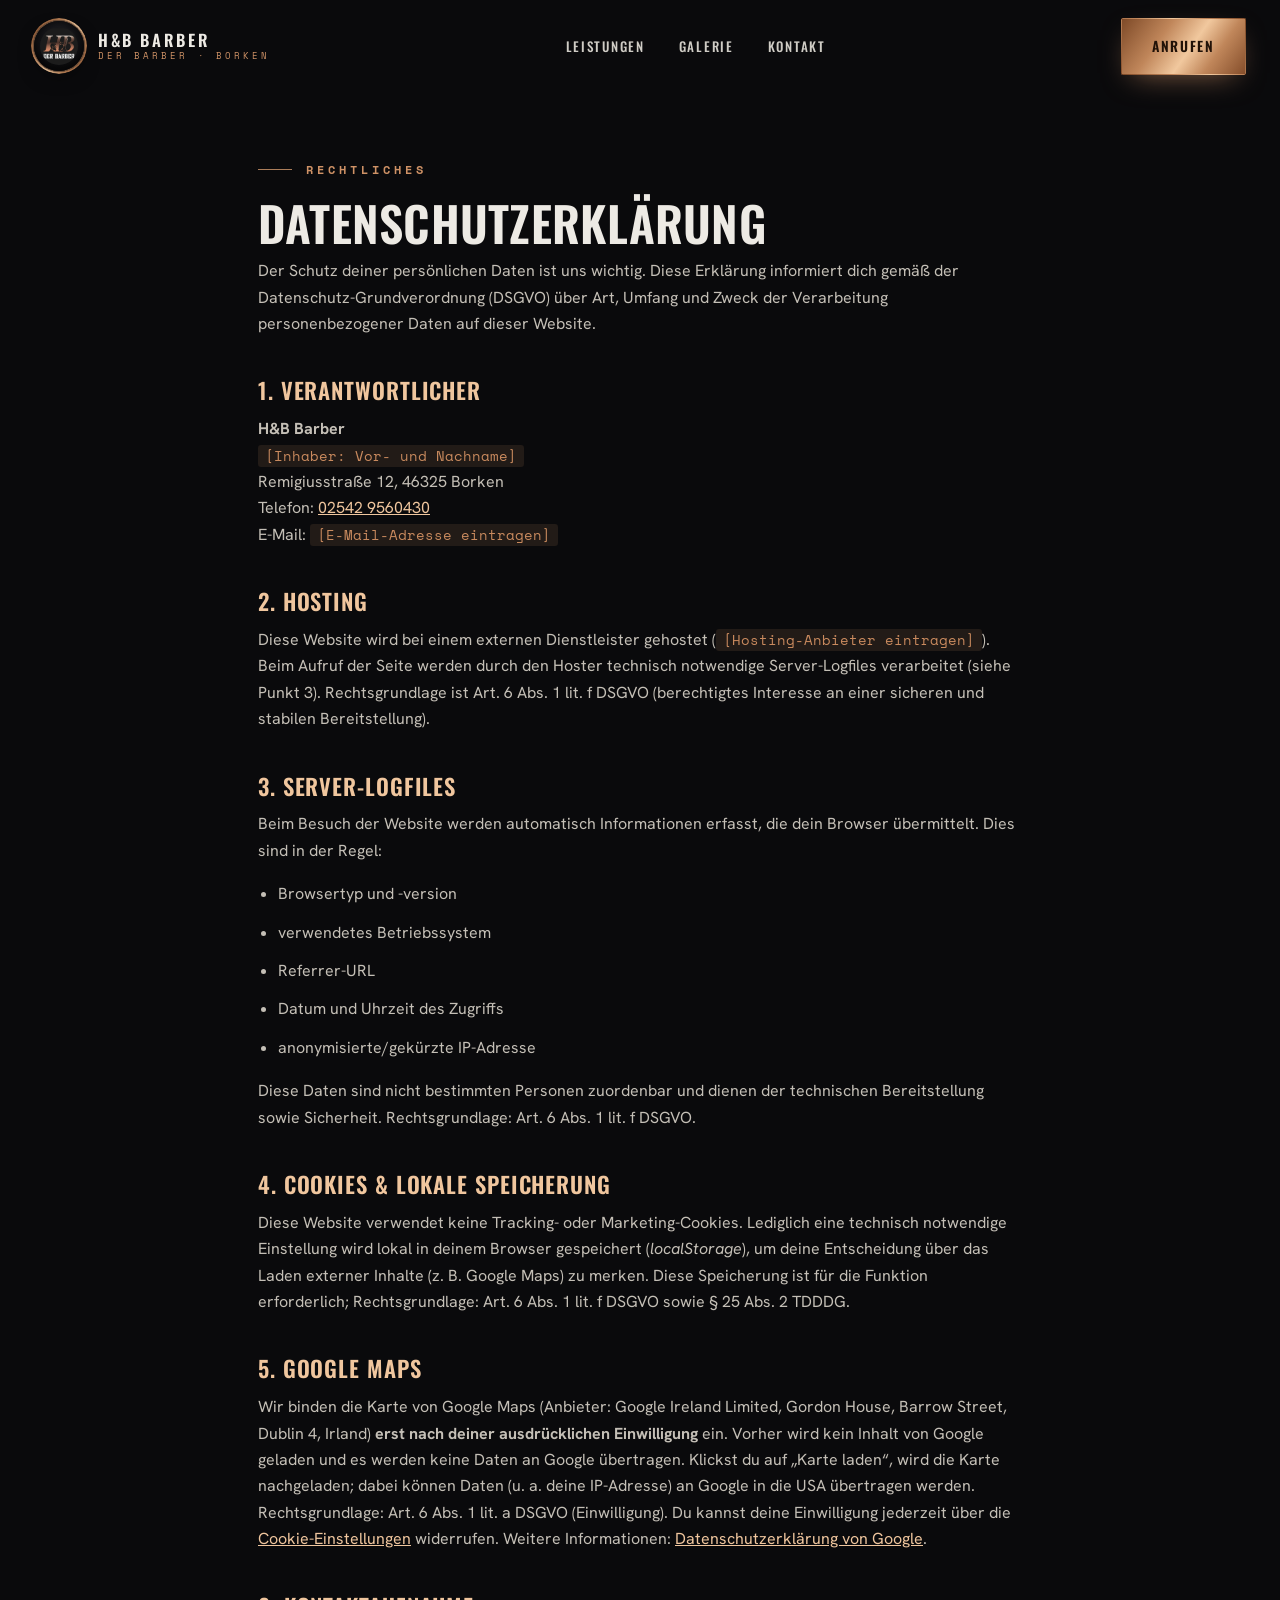
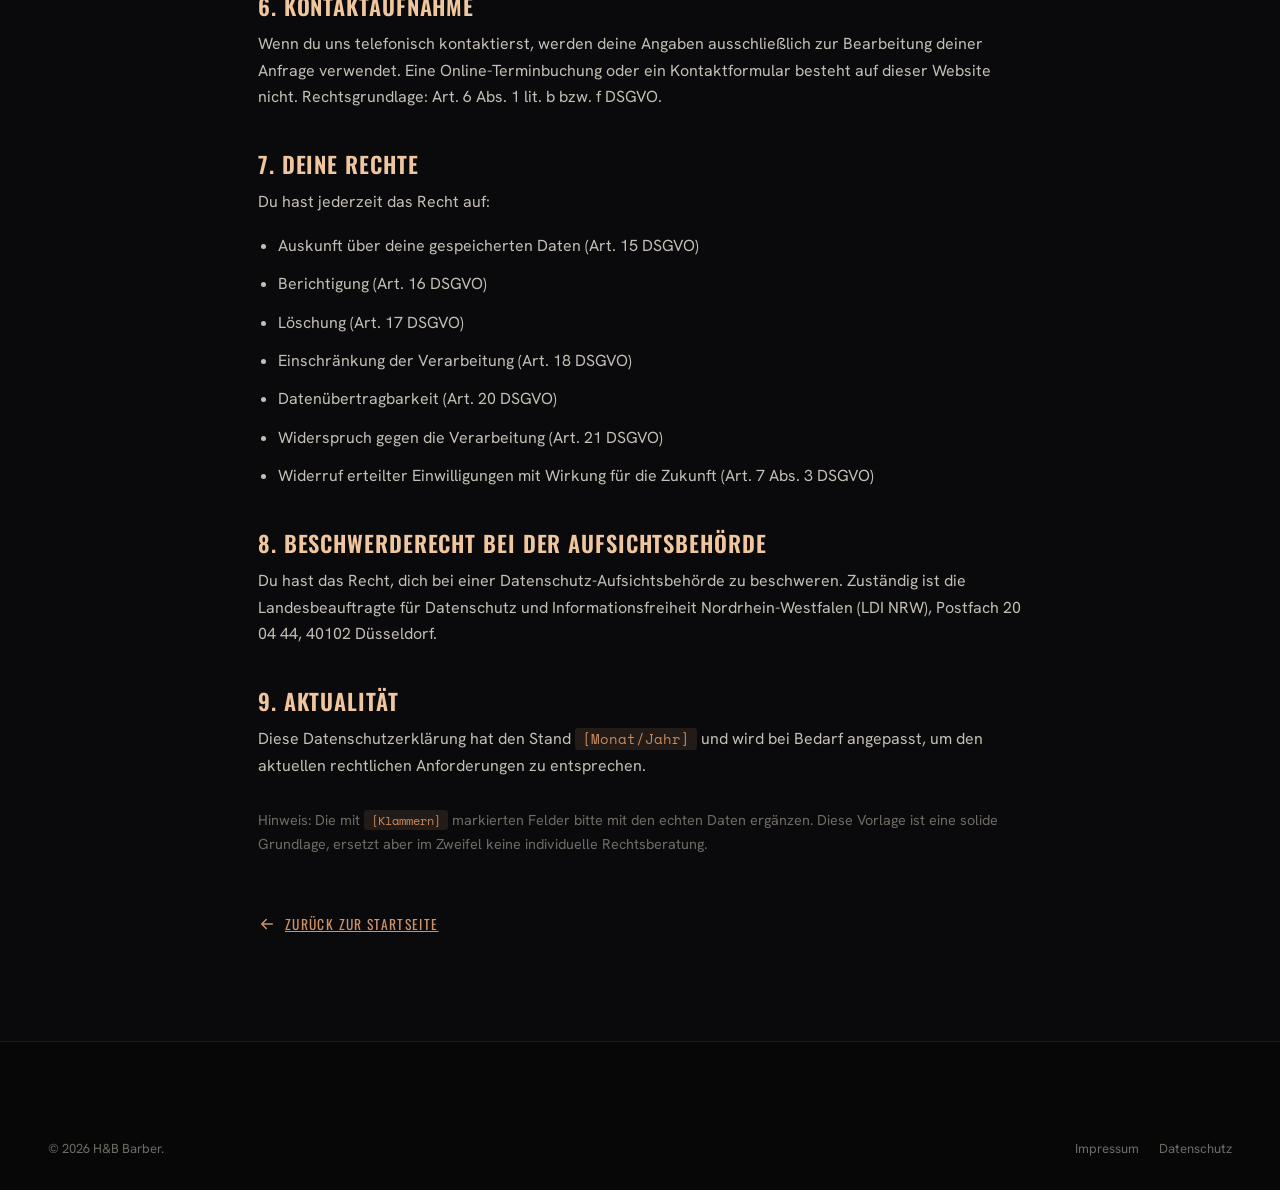
==== commit 693605b4: "Update H&B Barber site for Borken" ====
--- a/datenschutz.html
+++ b/datenschutz.html
@@ -4,21 +4,21 @@
 <meta charset="UTF-8">
 <meta name="viewport" content="width=device-width, initial-scale=1">
 <title>Datenschutzerklärung | H&B Barber</title>
-<meta name="description" content="Datenschutzerklärung von H&B Barber, Herrenfriseur in Gescher.">
+<meta name="description" content="Datenschutzerklärung von H&B Barber, Herrenfriseur in Borken.">
 <link rel="icon" href="assets/hb-logo.jpg">
 <link rel="stylesheet" href="assets/style.css">
 </head>
 <body>
 
 <header class="nav scrolled">
-  <a class="brand" href="H&B Barber.html" aria-label="H&B Barber Startseite">
+  <a class="brand" href="index.html" aria-label="H&B Barber Startseite">
     <span class="brand-badge"><img src="assets/hb-logo.jpg" alt="H&B Der Barber Logo"></span>
-    <span class="brand-name">H&amp;B Barber<small>Der Barber · Gescher</small></span>
+    <span class="brand-name">H&amp;B Barber<small>Der Barber · Borken</small></span>
   </a>
   <nav class="nav-links" aria-label="Hauptnavigation">
-    <a href="H&B Barber.html#leistungen">Leistungen</a>
-    <a href="H&B Barber.html#galerie">Galerie</a>
-    <a href="H&B Barber.html#kontakt">Kontakt</a>
+    <a href="index.html#leistungen">Leistungen</a>
+    <a href="index.html#galerie">Galerie</a>
+    <a href="index.html#kontakt">Kontakt</a>
   </nav>
   <div class="nav-cta">
     <a class="btn btn-primary" href="tel:025429560430">Anrufen</a>
@@ -34,7 +34,7 @@
   <p>
     <strong>H&amp;B Barber</strong><br>
     <span class="ph">[Inhaber: Vor- und Nachname]</span><br>
-    Armlandstraße 8, 48712 Gescher<br>
+    Remigiusstraße 12, 46325 Borken<br>
     Telefon: <a href="tel:025429560430">02542 9560430</a><br>
     E-Mail: <span class="ph">[E-Mail-Adresse eintragen]</span>
   </p>
@@ -57,7 +57,7 @@
   <p>Diese Website verwendet keine Tracking- oder Marketing-Cookies. Lediglich eine technisch notwendige Einstellung wird lokal in deinem Browser gespeichert (<em>localStorage</em>), um deine Entscheidung über das Laden externer Inhalte (z. B. Google Maps) zu merken. Diese Speicherung ist für die Funktion erforderlich; Rechtsgrundlage: Art. 6 Abs. 1 lit. f DSGVO sowie § 25 Abs. 2 TDDDG.</p>
 
   <h2>5. Google Maps</h2>
-  <p>Wir binden die Karte von Google Maps (Anbieter: Google Ireland Limited, Gordon House, Barrow Street, Dublin 4, Irland) <strong>erst nach deiner ausdrücklichen Einwilligung</strong> ein. Vorher wird kein Inhalt von Google geladen und es werden keine Daten an Google übertragen. Klickst du auf „Karte laden“, wird die Karte nachgeladen; dabei können Daten (u. a. deine IP-Adresse) an Google in die USA übertragen werden. Rechtsgrundlage: Art. 6 Abs. 1 lit. a DSGVO (Einwilligung). Du kannst deine Einwilligung jederzeit über die <a href="H&B Barber.html#kontakt">Cookie-Einstellungen</a> widerrufen. Weitere Informationen: <a href="https://policies.google.com/privacy" target="_blank" rel="noopener">Datenschutzerklärung von Google</a>.</p>
+  <p>Wir binden die Karte von Google Maps (Anbieter: Google Ireland Limited, Gordon House, Barrow Street, Dublin 4, Irland) <strong>erst nach deiner ausdrücklichen Einwilligung</strong> ein. Vorher wird kein Inhalt von Google geladen und es werden keine Daten an Google übertragen. Klickst du auf „Karte laden“, wird die Karte nachgeladen; dabei können Daten (u. a. deine IP-Adresse) an Google in die USA übertragen werden. Rechtsgrundlage: Art. 6 Abs. 1 lit. a DSGVO (Einwilligung). Du kannst deine Einwilligung jederzeit über die <a href="index.html#kontakt">Cookie-Einstellungen</a> widerrufen. Weitere Informationen: <a href="https://policies.google.com/privacy" target="_blank" rel="noopener">Datenschutzerklärung von Google</a>.</p>
 
   <h2>6. Kontaktaufnahme</h2>
   <p>Wenn du uns telefonisch kontaktierst, werden deine Angaben ausschließlich zur Bearbeitung deiner Anfrage verwendet. Eine Online-Terminbuchung oder ein Kontaktformular besteht auf dieser Website nicht. Rechtsgrundlage: Art. 6 Abs. 1 lit. b bzw. f DSGVO.</p>
@@ -82,7 +82,7 @@
 
   <p style="margin-top:30px;font-size:.9rem;color:var(--muted-2)">Hinweis: Die mit <span class="ph">[Klammern]</span> markierten Felder bitte mit den echten Daten ergänzen. Diese Vorlage ist eine solide Grundlage, ersetzt aber im Zweifel keine individuelle Rechtsberatung.</p>
 
-  <a class="back" href="H&B Barber.html"><svg width="18" height="18" viewBox="0 0 24 24" fill="none" stroke="currentColor" stroke-width="2" stroke-linecap="round" stroke-linejoin="round"><path d="M19 12H5M11 18l-6-6 6-6"/></svg>Zurück zur Startseite</a>
+  <a class="back" href="index.html"><svg width="18" height="18" viewBox="0 0 24 24" fill="none" stroke="currentColor" stroke-width="2" stroke-linecap="round" stroke-linejoin="round"><path d="M19 12H5M11 18l-6-6 6-6"/></svg>Zurück zur Startseite</a>
 </main>
 
 <footer class="footer">
--- a/assets/style.css
+++ b/assets/style.css
@@ -1,5 +1,5 @@
 /* ============================================================
-   H&B BARBER — Herrenfriseur Gescher
+   H&B BARBER — Herrenfriseur Borken
    Copper-on-black design system
    ============================================================ */
 @import url('https://fonts.googleapis.com/css2?family=Oswald:wght@300;400;500;600;700&family=Hanken+Grotesk:wght@300;400;500;600;700;800&family=Space+Mono:wght@400;700&display=swap');
@@ -148,10 +148,16 @@
 .nav-tel{display:none}
 .burger{display:none;flex-direction:column;gap:5px;background:none;border:0;cursor:pointer;padding:8px}
 .burger span{width:26px;height:2px;background:var(--text);transition:.3s}
+.nav-scrim{position:fixed;inset:0;z-index:55;background:rgba(4,4,6,.55);backdrop-filter:blur(2px);opacity:0;pointer-events:none;transition:opacity .4s var(--ease)}
+.nav-scrim.open{opacity:1;pointer-events:auto}
+body.nav-open{overflow:hidden}
+@media(min-width:981px){.nav-scrim{display:none}}
 @media(max-width:980px){
-  .nav-links{position:fixed;inset:0 0 0 auto;width:min(86vw,360px);flex-direction:column;justify-content:center;gap:26px;background:rgba(8,8,10,.97);backdrop-filter:blur(18px);transform:translateX(100%);transition:transform .45s var(--ease);border-left:1px solid var(--line);padding:40px}
+  .nav-links{position:fixed;inset:0 0 0 auto;z-index:59;width:min(86vw,340px);flex-direction:column;justify-content:center;gap:8px;background:rgba(8,8,10,.98);backdrop-filter:blur(18px);transform:translateX(100%);transition:transform .42s var(--ease);border-left:1px solid var(--line);padding:96px 40px 40px;box-shadow:-30px 0 60px -30px rgba(0,0,0,.8);overflow-y:auto}
   .nav-links.open{transform:translateX(0)}
-  .nav-links a{font-size:1.15rem}
+  .nav-links a{font-size:1.15rem;width:100%;padding:14px 0;border-bottom:1px solid var(--line)}
+  .nav-links a::after{display:none}
+  .nav-links a:last-child{border-bottom:0}
   .burger{display:flex;z-index:61}
   .burger.open span:nth-child(1){transform:translateY(7px) rotate(45deg)}
   .burger.open span:nth-child(2){opacity:0}
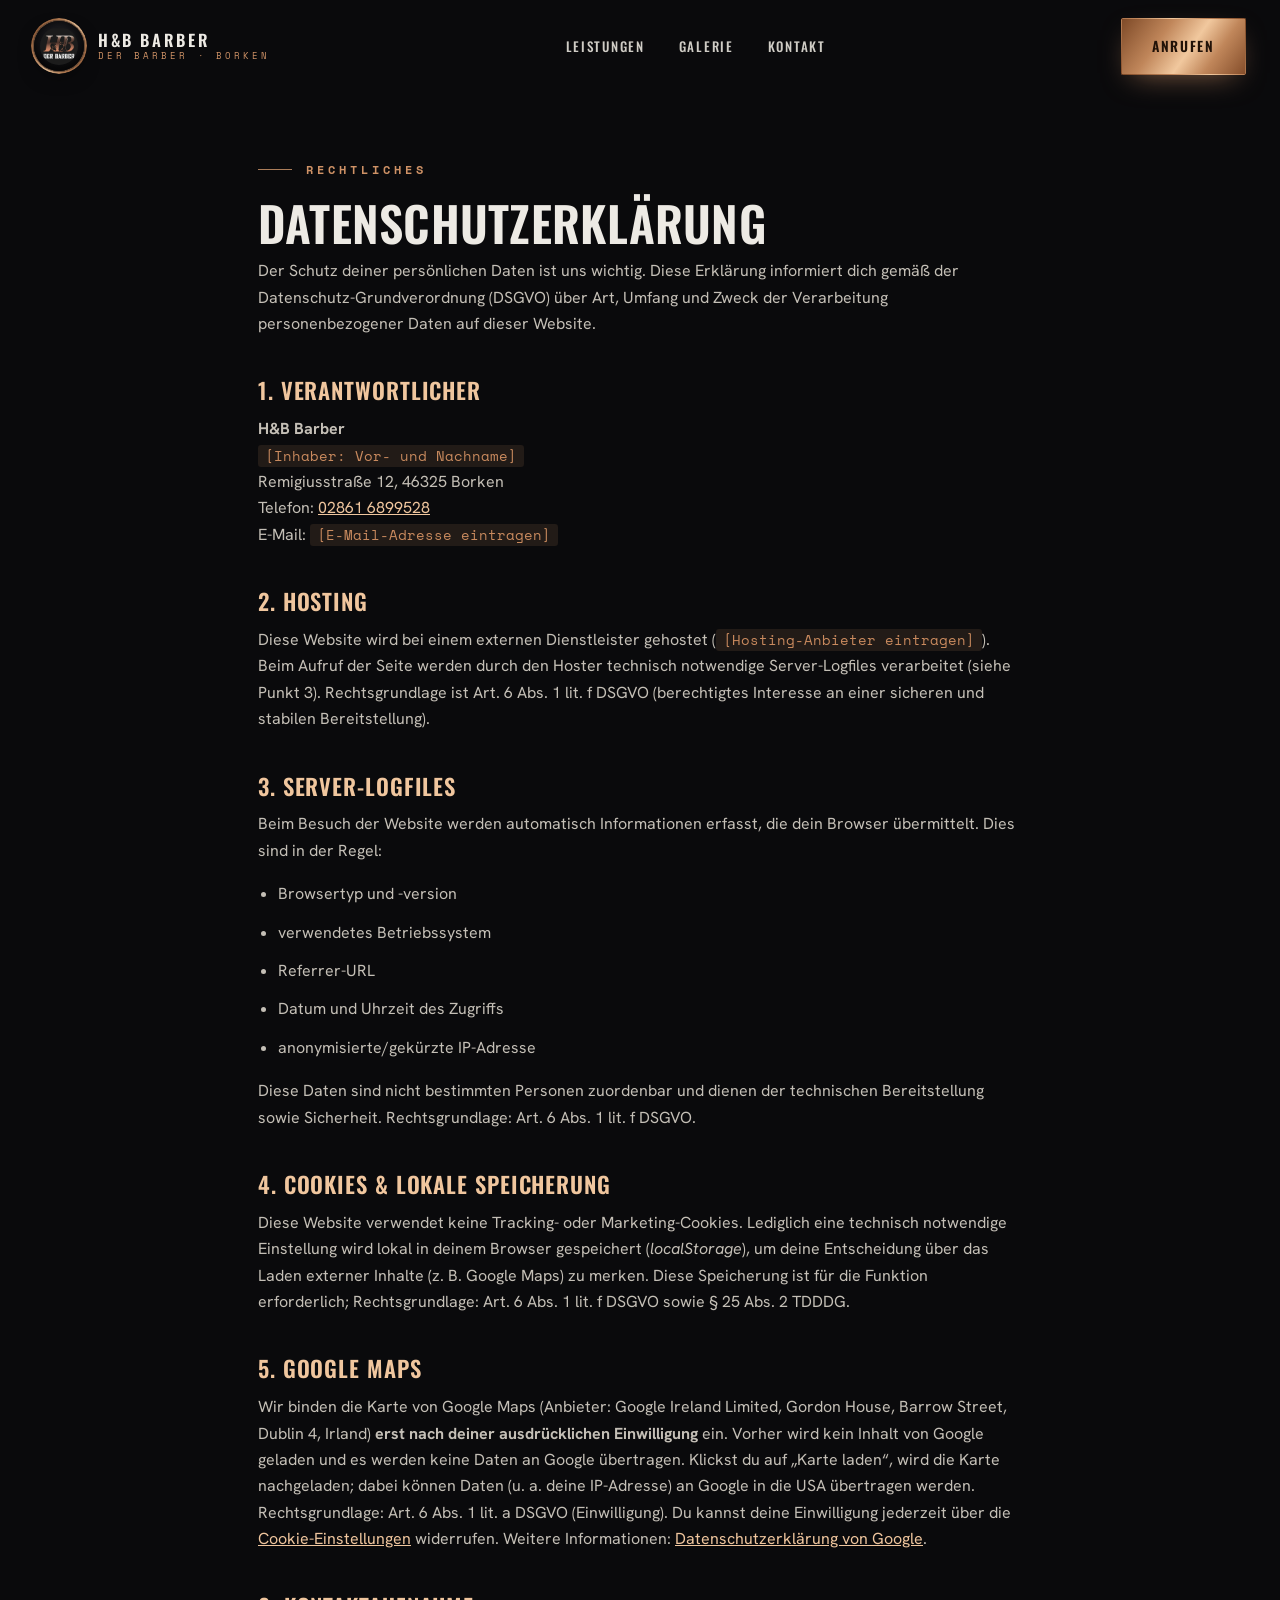
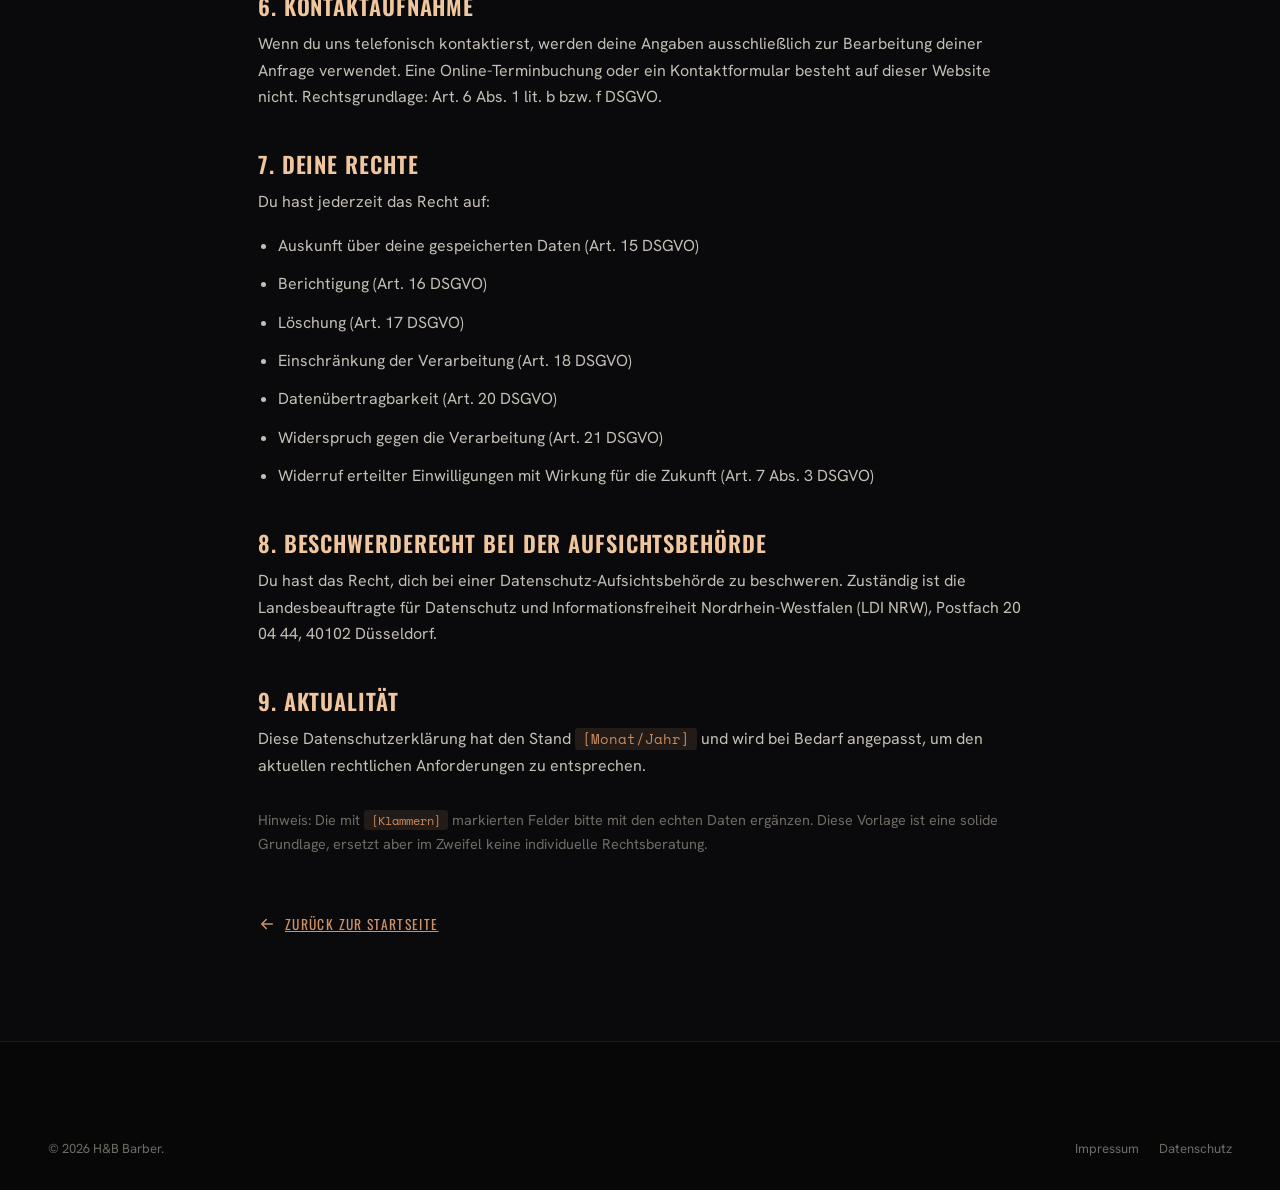
==== commit 93988085: "Update H&B Barber contact details and gallery" ====
--- a/datenschutz.html
+++ b/datenschutz.html
@@ -21,7 +21,7 @@
     <a href="index.html#kontakt">Kontakt</a>
   </nav>
   <div class="nav-cta">
-    <a class="btn btn-primary" href="tel:025429560430">Anrufen</a>
+    <a class="btn btn-primary" href="tel:028616899528">Anrufen</a>
   </div>
 </header>
 
@@ -35,7 +35,7 @@
     <strong>H&amp;B Barber</strong><br>
     <span class="ph">[Inhaber: Vor- und Nachname]</span><br>
     Remigiusstraße 12, 46325 Borken<br>
-    Telefon: <a href="tel:025429560430">02542 9560430</a><br>
+    Telefon: <a href="tel:028616899528">02861 6899528</a><br>
     E-Mail: <span class="ph">[E-Mail-Adresse eintragen]</span>
   </p>
 
--- a/assets/style.css
+++ b/assets/style.css
@@ -376,3 +376,31 @@
 
 /* float anim for hero badge */
 .parallax{will-change:transform}
+
+/* ---------- image lightbox ---------- */
+.gcell img,.about-figure .frame img{cursor:zoom-in}
+.gcell,.about-figure .frame{cursor:zoom-in}
+.lightbox{
+  position:fixed;inset:0;z-index:120;display:flex;align-items:center;justify-content:center;
+  padding:max(28px,4vw);background:rgba(6,6,8,.92);backdrop-filter:blur(8px);
+  opacity:0;visibility:hidden;transition:opacity .35s var(--ease),visibility .35s;
+}
+.lightbox.open{opacity:1;visibility:visible}
+.lightbox img{
+  max-width:100%;max-height:100%;border-radius:5px;border:1px solid var(--line);
+  box-shadow:0 50px 110px -40px rgba(0,0,0,.9);
+  transform:scale(.94);transition:transform .4s var(--ease);object-fit:contain;
+}
+.lightbox.open img{transform:scale(1)}
+.lightbox-close{
+  position:absolute;top:22px;right:22px;width:48px;height:48px;border-radius:50%;
+  display:grid;place-items:center;cursor:pointer;
+  background:rgba(13,13,16,.85);border:1px solid var(--line);color:var(--text);
+  transition:border-color .3s,color .3s,transform .3s var(--ease);
+}
+.lightbox-close:hover{border-color:var(--c-line);color:var(--c-light);transform:rotate(90deg)}
+.lightbox-close svg{width:22px;height:22px}
+.lightbox-cap{
+  position:absolute;left:0;right:0;bottom:max(22px,3vh);text-align:center;
+  font-family:'Space Mono',monospace;font-size:.66rem;letter-spacing:.2em;text-transform:uppercase;color:var(--muted);
+}
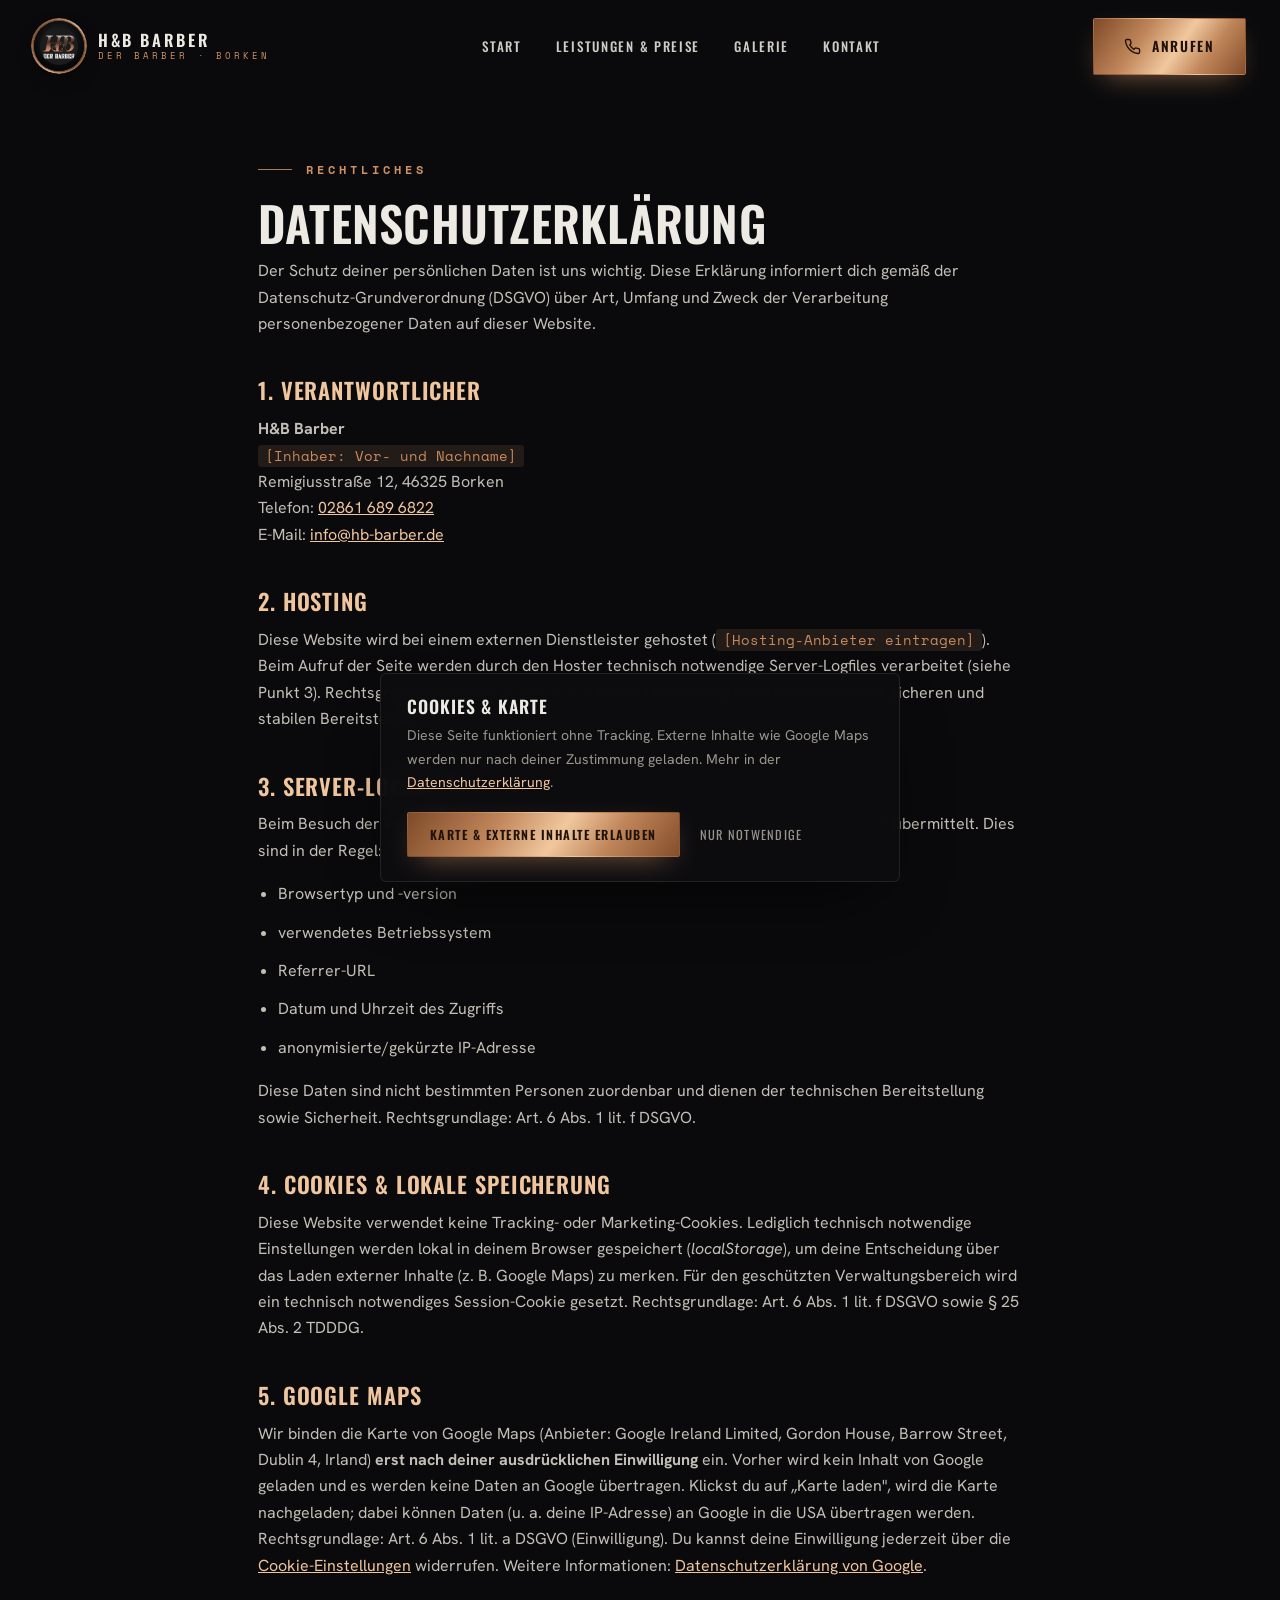
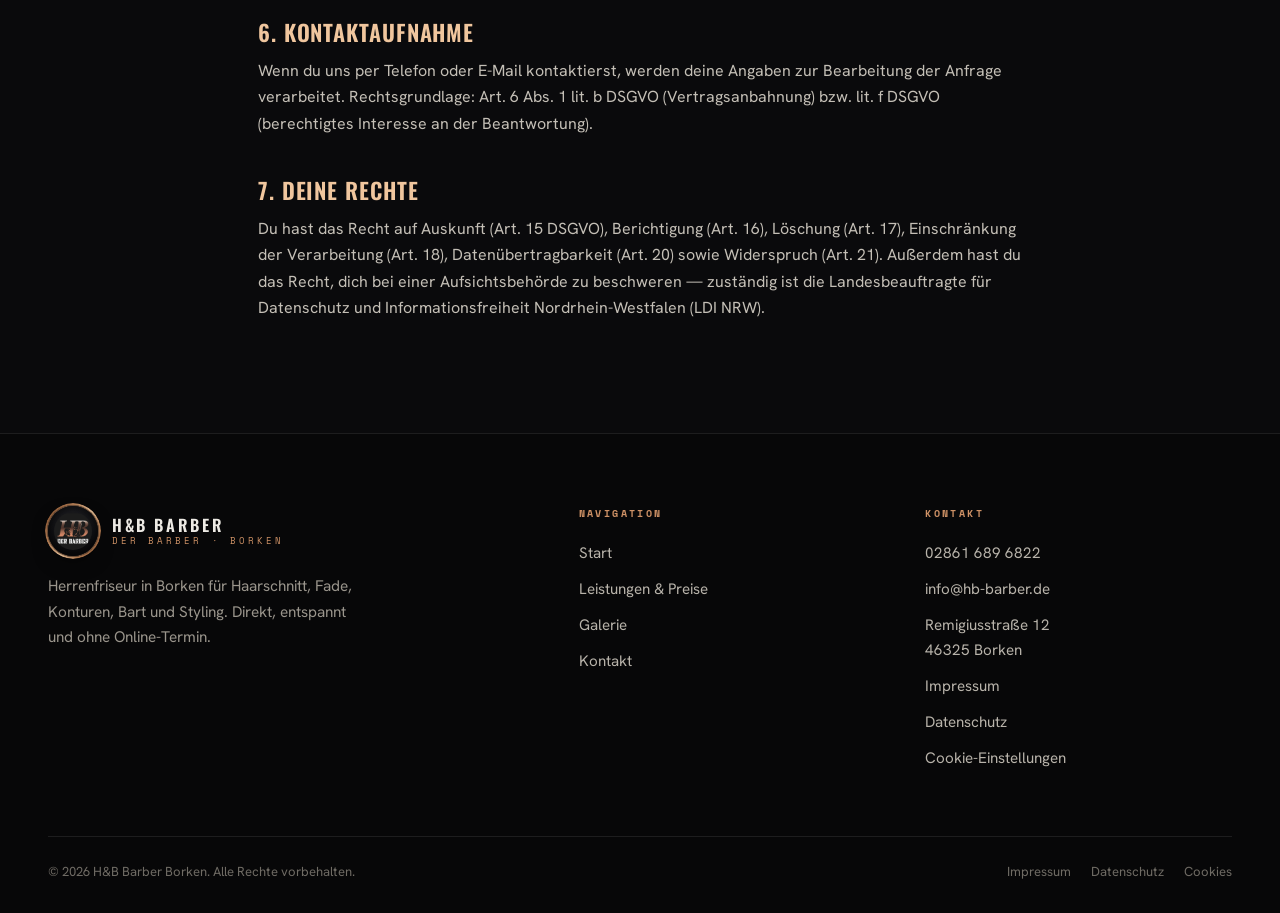
==== commit 2f0f8cf3: "Update H&B Barber static site from Borken package" ====
--- a/datenschutz.html
+++ b/datenschutz.html
@@ -3,28 +3,32 @@
 <head>
 <meta charset="UTF-8">
 <meta name="viewport" content="width=device-width, initial-scale=1">
-<title>Datenschutzerklärung | H&B Barber</title>
-<meta name="description" content="Datenschutzerklärung von H&B Barber, Herrenfriseur in Borken.">
-<link rel="icon" href="assets/hb-logo.jpg">
-<link rel="stylesheet" href="assets/style.css">
+<title>Datenschutzerklärung | H&amp;B Barber Borken</title>
+<meta name="description" content="Datenschutzerklärung von H&amp;B Barber, Herrenfriseur in Borken.">
+<link rel="icon" href="assets/img/hb-logo.jpg">
+<link rel="stylesheet" href="assets/style.css?v=3">
 </head>
 <body>
 
-<header class="nav scrolled">
+<header class="nav" id="nav">
   <a class="brand" href="index.html" aria-label="H&B Barber Startseite">
-    <span class="brand-badge"><img src="assets/hb-logo.jpg" alt="H&B Der Barber Logo"></span>
-    <span class="brand-name">H&amp;B Barber<small>Der Barber · Borken</small></span>
+    <span class="brand-badge"><img src="assets/img/hb-logo.jpg" alt="H&B Der Barber Logo"></span>
+    <span class="brand-name">H&amp;B Barber<small>Der Barber &middot; Borken</small></span>
   </a>
-  <nav class="nav-links" aria-label="Hauptnavigation">
-    <a href="index.html#leistungen">Leistungen</a>
-    <a href="index.html#galerie">Galerie</a>
-    <a href="index.html#kontakt">Kontakt</a>
+  <nav class="nav-links" id="navlinks" aria-label="Hauptnavigation">
+    <a href="index.html">Start</a>
+    <a href="leistungen.html">Leistungen &amp; Preise</a>
+    <a href="galerie.html">Galerie</a>
+    <a href="kontakt.html">Kontakt</a>
   </nav>
   <div class="nav-cta">
-    <a class="btn btn-primary" href="tel:028616899528">Anrufen</a>
+    <a class="btn btn-primary" href="tel:028616896822">
+      <svg viewBox="0 0 24 24" fill="none" stroke="currentColor" stroke-width="2" stroke-linecap="round" stroke-linejoin="round"><path d="M22 16.92v3a2 2 0 0 1-2.18 2 19.79 19.79 0 0 1-8.63-3.07 19.5 19.5 0 0 1-6-6 19.79 19.79 0 0 1-3.07-8.67A2 2 0 0 1 4.11 2h3a2 2 0 0 1 2 1.72c.13.96.36 1.9.7 2.81a2 2 0 0 1-.45 2.11L8.09 9.91a16 16 0 0 0 6 6l1.27-1.27a2 2 0 0 1 2.11-.45c.91.34 1.85.57 2.81.7A2 2 0 0 1 22 16.92Z"/></svg>
+      Anrufen
+    </a>
+    <button class="burger" id="burger" aria-label="Men&uuml; &ouml;ffnen"><span></span><span></span><span></span></button>
   </div>
 </header>
-
 <main class="legal">
   <span class="eyebrow">Rechtliches</span>
   <h1>Datenschutz&shy;erklärung</h1>
@@ -35,8 +39,8 @@
     <strong>H&amp;B Barber</strong><br>
     <span class="ph">[Inhaber: Vor- und Nachname]</span><br>
     Remigiusstraße 12, 46325 Borken<br>
-    Telefon: <a href="tel:028616899528">02861 6899528</a><br>
-    E-Mail: <span class="ph">[E-Mail-Adresse eintragen]</span>
+    Telefon: <a href="tel:028616896822">02861 689 6822</a><br>
+    E-Mail: <a href="mailto:info@hb-barber.de">info@hb-barber.de</a>
   </p>
 
   <h2>2. Hosting</h2>
@@ -54,48 +58,64 @@
   <p>Diese Daten sind nicht bestimmten Personen zuordenbar und dienen der technischen Bereitstellung sowie Sicherheit. Rechtsgrundlage: Art. 6 Abs. 1 lit. f DSGVO.</p>
 
   <h2>4. Cookies &amp; lokale Speicherung</h2>
-  <p>Diese Website verwendet keine Tracking- oder Marketing-Cookies. Lediglich eine technisch notwendige Einstellung wird lokal in deinem Browser gespeichert (<em>localStorage</em>), um deine Entscheidung über das Laden externer Inhalte (z. B. Google Maps) zu merken. Diese Speicherung ist für die Funktion erforderlich; Rechtsgrundlage: Art. 6 Abs. 1 lit. f DSGVO sowie § 25 Abs. 2 TDDDG.</p>
+  <p>Diese Website verwendet keine Tracking- oder Marketing-Cookies. Lediglich technisch notwendige Einstellungen werden lokal in deinem Browser gespeichert (<em>localStorage</em>), um deine Entscheidung über das Laden externer Inhalte (z.&nbsp;B. Google Maps) zu merken. Für den geschützten Verwaltungsbereich wird ein technisch notwendiges Session-Cookie gesetzt. Rechtsgrundlage: Art. 6 Abs. 1 lit. f DSGVO sowie § 25 Abs. 2 TDDDG.</p>
 
   <h2>5. Google Maps</h2>
-  <p>Wir binden die Karte von Google Maps (Anbieter: Google Ireland Limited, Gordon House, Barrow Street, Dublin 4, Irland) <strong>erst nach deiner ausdrücklichen Einwilligung</strong> ein. Vorher wird kein Inhalt von Google geladen und es werden keine Daten an Google übertragen. Klickst du auf „Karte laden“, wird die Karte nachgeladen; dabei können Daten (u. a. deine IP-Adresse) an Google in die USA übertragen werden. Rechtsgrundlage: Art. 6 Abs. 1 lit. a DSGVO (Einwilligung). Du kannst deine Einwilligung jederzeit über die <a href="index.html#kontakt">Cookie-Einstellungen</a> widerrufen. Weitere Informationen: <a href="https://policies.google.com/privacy" target="_blank" rel="noopener">Datenschutzerklärung von Google</a>.</p>
+  <p>Wir binden die Karte von Google Maps (Anbieter: Google Ireland Limited, Gordon House, Barrow Street, Dublin 4, Irland) <strong>erst nach deiner ausdrücklichen Einwilligung</strong> ein. Vorher wird kein Inhalt von Google geladen und es werden keine Daten an Google übertragen. Klickst du auf „Karte laden", wird die Karte nachgeladen; dabei können Daten (u.&nbsp;a. deine IP-Adresse) an Google in die USA übertragen werden. Rechtsgrundlage: Art. 6 Abs. 1 lit. a DSGVO (Einwilligung). Du kannst deine Einwilligung jederzeit über die <a href="kontakt.html">Cookie-Einstellungen</a> widerrufen. Weitere Informationen: <a href="https://policies.google.com/privacy" target="_blank" rel="noopener">Datenschutzerklärung von Google</a>.</p>
 
   <h2>6. Kontaktaufnahme</h2>
-  <p>Wenn du uns telefonisch kontaktierst, werden deine Angaben ausschließlich zur Bearbeitung deiner Anfrage verwendet. Eine Online-Terminbuchung oder ein Kontaktformular besteht auf dieser Website nicht. Rechtsgrundlage: Art. 6 Abs. 1 lit. b bzw. f DSGVO.</p>
+  <p>Wenn du uns per Telefon oder E-Mail kontaktierst, werden deine Angaben zur Bearbeitung der Anfrage verarbeitet. Rechtsgrundlage: Art. 6 Abs. 1 lit. b DSGVO (Vertragsanbahnung) bzw. lit. f DSGVO (berechtigtes Interesse an der Beantwortung).</p>
 
   <h2>7. Deine Rechte</h2>
-  <p>Du hast jederzeit das Recht auf:</p>
-  <ul>
-    <li>Auskunft über deine gespeicherten Daten (Art. 15 DSGVO)</li>
-    <li>Berichtigung (Art. 16 DSGVO)</li>
-    <li>Löschung (Art. 17 DSGVO)</li>
-    <li>Einschränkung der Verarbeitung (Art. 18 DSGVO)</li>
-    <li>Datenübertragbarkeit (Art. 20 DSGVO)</li>
-    <li>Widerspruch gegen die Verarbeitung (Art. 21 DSGVO)</li>
-    <li>Widerruf erteilter Einwilligungen mit Wirkung für die Zukunft (Art. 7 Abs. 3 DSGVO)</li>
-  </ul>
-
-  <h2>8. Beschwerderecht bei der Aufsichtsbehörde</h2>
-  <p>Du hast das Recht, dich bei einer Datenschutz-Aufsichtsbehörde zu beschweren. Zuständig ist die Landesbeauftragte für Datenschutz und Informationsfreiheit Nordrhein-Westfalen (LDI NRW), Postfach 20 04 44, 40102 Düsseldorf.</p>
-
-  <h2>9. Aktualität</h2>
-  <p>Diese Datenschutzerklärung hat den Stand <span class="ph">[Monat/Jahr]</span> und wird bei Bedarf angepasst, um den aktuellen rechtlichen Anforderungen zu entsprechen.</p>
-
-  <p style="margin-top:30px;font-size:.9rem;color:var(--muted-2)">Hinweis: Die mit <span class="ph">[Klammern]</span> markierten Felder bitte mit den echten Daten ergänzen. Diese Vorlage ist eine solide Grundlage, ersetzt aber im Zweifel keine individuelle Rechtsberatung.</p>
-
-  <a class="back" href="index.html"><svg width="18" height="18" viewBox="0 0 24 24" fill="none" stroke="currentColor" stroke-width="2" stroke-linecap="round" stroke-linejoin="round"><path d="M19 12H5M11 18l-6-6 6-6"/></svg>Zurück zur Startseite</a>
+  <p>Du hast das Recht auf Auskunft (Art. 15 DSGVO), Berichtigung (Art. 16), Löschung (Art. 17), Einschränkung der Verarbeitung (Art. 18), Datenübertragbarkeit (Art. 20) sowie Widerspruch (Art. 21). Außerdem hast du das Recht, dich bei einer Aufsichtsbehörde zu beschweren — zuständig ist die Landesbeauftragte für Datenschutz und Informationsfreiheit Nordrhein-Westfalen (LDI NRW).</p>
 </main>
-
-<footer class="footer">
+<footer class="footer" data-screen-label="Footer">
   <div class="wrap">
-    <div class="foot-bottom" style="margin-top:0;border-top:0">
-      <span>© <span data-year>2026</span> H&amp;B Barber.</span>
+    <div class="foot-grid">
+      <div>
+        <a class="brand" href="index.html">
+          <span class="brand-badge"><img src="assets/img/hb-logo.jpg" alt="H&B Der Barber Logo"></span>
+          <span class="brand-name">H&amp;B Barber<small>Der Barber &middot; Borken</small></span>
+        </a>
+        <p class="foot-about">Herrenfriseur in Borken f&uuml;r Haarschnitt, Fade, Konturen, Bart und Styling. Direkt, entspannt und ohne Online-Termin.</p>
+      </div>
+      <div class="foot-col">
+        <h5>Navigation</h5>
+        <a href="index.html">Start</a>
+        <a href="leistungen.html">Leistungen &amp; Preise</a>
+        <a href="galerie.html">Galerie</a>
+        <a href="kontakt.html">Kontakt</a>
+      </div>
+      <div class="foot-col">
+        <h5>Kontakt</h5>
+        <a href="tel:028616896822">02861 689 6822</a>
+        <a href="mailto:info@hb-barber.de">info@hb-barber.de</a>
+        <p>Remigiusstraße 12<br>46325 Borken</p>
+        <a href="impressum.html">Impressum</a>
+        <a href="datenschutz.html">Datenschutz</a>
+        <a href="#" data-cookie-settings>Cookie-Einstellungen</a>
+      </div>
+    </div>
+    <div class="foot-bottom">
+      <span>&copy; <span data-year>2026</span> H&amp;B Barber Borken. Alle Rechte vorbehalten.</span>
       <span class="links">
         <a href="impressum.html">Impressum</a>
         <a href="datenschutz.html">Datenschutz</a>
+        <a href="#" data-cookie-settings>Cookies</a>
       </span>
     </div>
   </div>
 </footer>
-<script src="assets/app.js"></script>
+
+<div class="cookie" role="dialog" aria-live="polite" aria-label="Cookie-Hinweis">
+  <h4>Cookies &amp; Karte</h4>
+  <p>Diese Seite funktioniert ohne Tracking. Externe Inhalte wie Google Maps werden nur nach deiner Zustimmung geladen. Mehr in der <a href="datenschutz.html">Datenschutzerkl&auml;rung</a>.</p>
+  <div class="cookie-actions">
+    <button class="btn btn-primary" data-accept>Karte &amp; externe Inhalte erlauben</button>
+    <button class="cookie-link" data-decline>Nur notwendige</button>
+  </div>
+</div>
+
+<script src="assets/app.js?v=3"></script>
 </body>
 </html>
--- a/assets/style.css
+++ b/assets/style.css
@@ -377,30 +377,117 @@
 /* float anim for hero badge */
 .parallax{will-change:transform}
 
-/* ---------- image lightbox ---------- */
-.gcell img,.about-figure .frame img{cursor:zoom-in}
-.gcell,.about-figure .frame{cursor:zoom-in}
+/* ============================================================
+   V3 — Mehrseitige Struktur (Borken)
+   ============================================================ */
+
+/* ---------- Hinweis-Banner ---------- */
+.site-notice{
+  background:var(--copper-grad);color:#211208;text-align:center;
+  font-weight:600;font-size:.92rem;padding:10px 0;position:relative;z-index:60}
+.site-notice .wrap{padding:0 20px}
+
+/* ---------- Nav: aktive Seite ---------- */
+.nav-links a.active{color:var(--copper)}
+.nav-links a.active::after{transform:scaleX(1)}
+
+/* ---------- Page-Hero (Unterseiten) ---------- */
+.page-hero{
+  position:relative;min-height:52vh;display:flex;align-items:flex-end;
+  padding:150px 0 70px;overflow:hidden;isolation:isolate}
+.page-hero-media{position:absolute;inset:0;z-index:-2}
+.page-hero-media img{width:100%;height:112%;object-fit:cover;filter:brightness(.42) saturate(.9)}
+.page-hero::after{
+  content:"";position:absolute;inset:0;z-index:-1;
+  background:linear-gradient(180deg,rgba(10,10,12,.55),rgba(10,10,12,.25) 45%,var(--bg))}
+.page-hero-inner{position:relative}
+.display.sm{font-size:clamp(2.2rem,5.6vw,4.4rem)}
+.page-hero .hero-sub{max-width:56ch;margin-top:18px;color:var(--muted)}
+
+/* ---------- Foto-Leistungskarten ---------- */
+.services.photo{display:grid;grid-template-columns:repeat(3,1fr);gap:22px;margin-top:56px}
+@media(max-width:980px){.services.photo{grid-template-columns:repeat(2,1fr)}}
+@media(max-width:620px){.services.photo{grid-template-columns:1fr}}
+.svc.photo{
+  display:flex;flex-direction:column;padding:0;overflow:hidden;
+  background:var(--panel);border:1px solid var(--line);border-radius:6px;
+  transition:transform .45s var(--ease),border-color .3s,box-shadow .45s var(--ease)}
+.svc.photo:hover{border-color:rgba(207,146,102,.45);box-shadow:0 24px 50px -28px rgba(0,0,0,.8)}
+.svc-img{position:relative;aspect-ratio:4/3;overflow:hidden}
+.svc-img img{width:100%;height:100%;object-fit:cover;transition:transform .8s var(--ease);filter:saturate(.92)}
+.svc.photo:hover .svc-img img{transform:scale(1.06)}
+.svc-img::after{
+  content:"";position:absolute;inset:0;
+  background:linear-gradient(180deg,transparent 45%,rgba(10,10,12,.55))}
+.svc-img .num{
+  position:absolute;top:14px;left:16px;z-index:1;
+  font-family:'Space Mono',monospace;font-weight:700;font-size:.8rem;
+  color:var(--c-light);letter-spacing:.14em;
+  background:rgba(10,10,12,.55);backdrop-filter:blur(4px);
+  border:1px solid rgba(207,146,102,.35);padding:5px 10px;border-radius:3px}
+.svc-body{padding:22px 24px 26px;display:flex;flex-direction:column;gap:10px;flex:1}
+.svc-body h3{font-size:1.28rem;text-transform:uppercase;letter-spacing:.02em}
+.svc-body p{margin:0;color:var(--muted);font-size:.95rem;line-height:1.6}
+.svc-body .arr{margin-top:auto;color:var(--copper);transition:transform .35s var(--ease)}
+.svc.photo:hover .arr{transform:translateX(6px)}
+
+/* ---------- Pillar-Fotos (About) ---------- */
+.pillar .pic{
+  flex:none;width:64px;height:64px;border-radius:8px;overflow:hidden;
+  border:1px solid rgba(140,90,55,.35);box-shadow:0 6px 18px -8px rgba(0,0,0,.35)}
+.pillar .pic img{width:100%;height:100%;object-fit:cover}
+
+/* ---------- Zentrierte CTA ---------- */
+.center-cta{text-align:center;margin-top:52px}
+.btn-ghost.on-dark{border-color:rgba(255,255,255,.25);color:var(--text)}
+.btn-ghost.on-dark:hover{border-color:var(--copper);color:var(--copper)}
+
+/* ---------- Preisliste ---------- */
+.pricelist{
+  display:grid;grid-template-columns:repeat(auto-fit,minmax(320px,1fr));
+  gap:26px;margin-top:56px;color:var(--ink)}
+.price-group{
+  background:#fff;border:1px solid var(--line-dark);border-radius:8px;
+  padding:30px 30px 24px;box-shadow:0 18px 45px -30px rgba(26,23,20,.35)}
+.price-group-title{
+  font-size:1.05rem;text-transform:uppercase;letter-spacing:.12em;color:#8a5230;
+  padding-bottom:14px;margin-bottom:8px;border-bottom:2px solid #e8dfd2;
+  font-family:'Oswald',sans-serif;font-weight:600}
+.price-rows{list-style:none;margin:0;padding:0}
+.price-row{
+  display:flex;align-items:baseline;gap:10px;padding:13px 0;
+  border-bottom:1px dashed rgba(26,23,20,.14)}
+.price-row:last-child{border-bottom:none}
+.pname{font-weight:600;font-size:.98rem}
+.pname small{display:block;font-weight:400;color:var(--ink-muted);font-size:.8rem;margin-top:2px}
+.dots{flex:1;border-bottom:2px dotted rgba(26,23,20,.22);transform:translateY(-4px);min-width:24px}
+.pval{
+  font-family:'Oswald',sans-serif;font-weight:600;font-size:1.12rem;
+  color:#7e4a28;white-space:nowrap}
+.pval small{font-family:'Hanken Grotesk';font-weight:500;font-size:.76rem;color:var(--ink-muted);margin-right:2px}
+
+/* ---------- Galerie-Seite ---------- */
+.gallery-grid{
+  display:grid;grid-template-columns:repeat(auto-fill,minmax(280px,1fr));gap:18px}
+.gallery-grid .gcell{cursor:zoom-in}
+.gallery-grid .gcell:focus-visible{outline:2px solid var(--copper);outline-offset:3px}
+
+/* ---------- Lightbox ---------- */
 .lightbox{
-  position:fixed;inset:0;z-index:120;display:flex;align-items:center;justify-content:center;
-  padding:max(28px,4vw);background:rgba(6,6,8,.92);backdrop-filter:blur(8px);
-  opacity:0;visibility:hidden;transition:opacity .35s var(--ease),visibility .35s;
-}
-.lightbox.open{opacity:1;visibility:visible}
-.lightbox img{
-  max-width:100%;max-height:100%;border-radius:5px;border:1px solid var(--line);
-  box-shadow:0 50px 110px -40px rgba(0,0,0,.9);
-  transform:scale(.94);transition:transform .4s var(--ease);object-fit:contain;
-}
-.lightbox.open img{transform:scale(1)}
-.lightbox-close{
-  position:absolute;top:22px;right:22px;width:48px;height:48px;border-radius:50%;
-  display:grid;place-items:center;cursor:pointer;
-  background:rgba(13,13,16,.85);border:1px solid var(--line);color:var(--text);
-  transition:border-color .3s,color .3s,transform .3s var(--ease);
-}
-.lightbox-close:hover{border-color:var(--c-line);color:var(--c-light);transform:rotate(90deg)}
-.lightbox-close svg{width:22px;height:22px}
-.lightbox-cap{
-  position:absolute;left:0;right:0;bottom:max(22px,3vh);text-align:center;
-  font-family:'Space Mono',monospace;font-size:.66rem;letter-spacing:.2em;text-transform:uppercase;color:var(--muted);
-}
+  position:fixed;inset:0;z-index:200;display:grid;place-items:center;
+  background:rgba(6,6,8,.92);backdrop-filter:blur(6px);padding:28px}
+.lightbox[hidden]{display:none}
+.lightbox figure{margin:0;max-width:min(1100px,94vw);text-align:center}
+.lightbox img{max-width:100%;max-height:82vh;object-fit:contain;border-radius:6px;box-shadow:0 40px 90px -30px rgba(0,0,0,.9)}
+.lightbox figcaption{margin-top:14px;color:var(--muted);font-size:.92rem}
+.lb-close{
+  position:absolute;top:20px;right:26px;background:none;border:none;cursor:pointer;
+  color:var(--text);font-size:2.4rem;line-height:1;opacity:.8;transition:.2s}
+.lb-close:hover{opacity:1;color:var(--copper)}
+
+/* ---------- CTA-Band ---------- */
+.cta-band{
+  background:
+    radial-gradient(600px 300px at 50% 0%,rgba(207,146,102,.12),transparent 65%),
+    var(--bg-2);
+  border-top:1px solid var(--line)}
